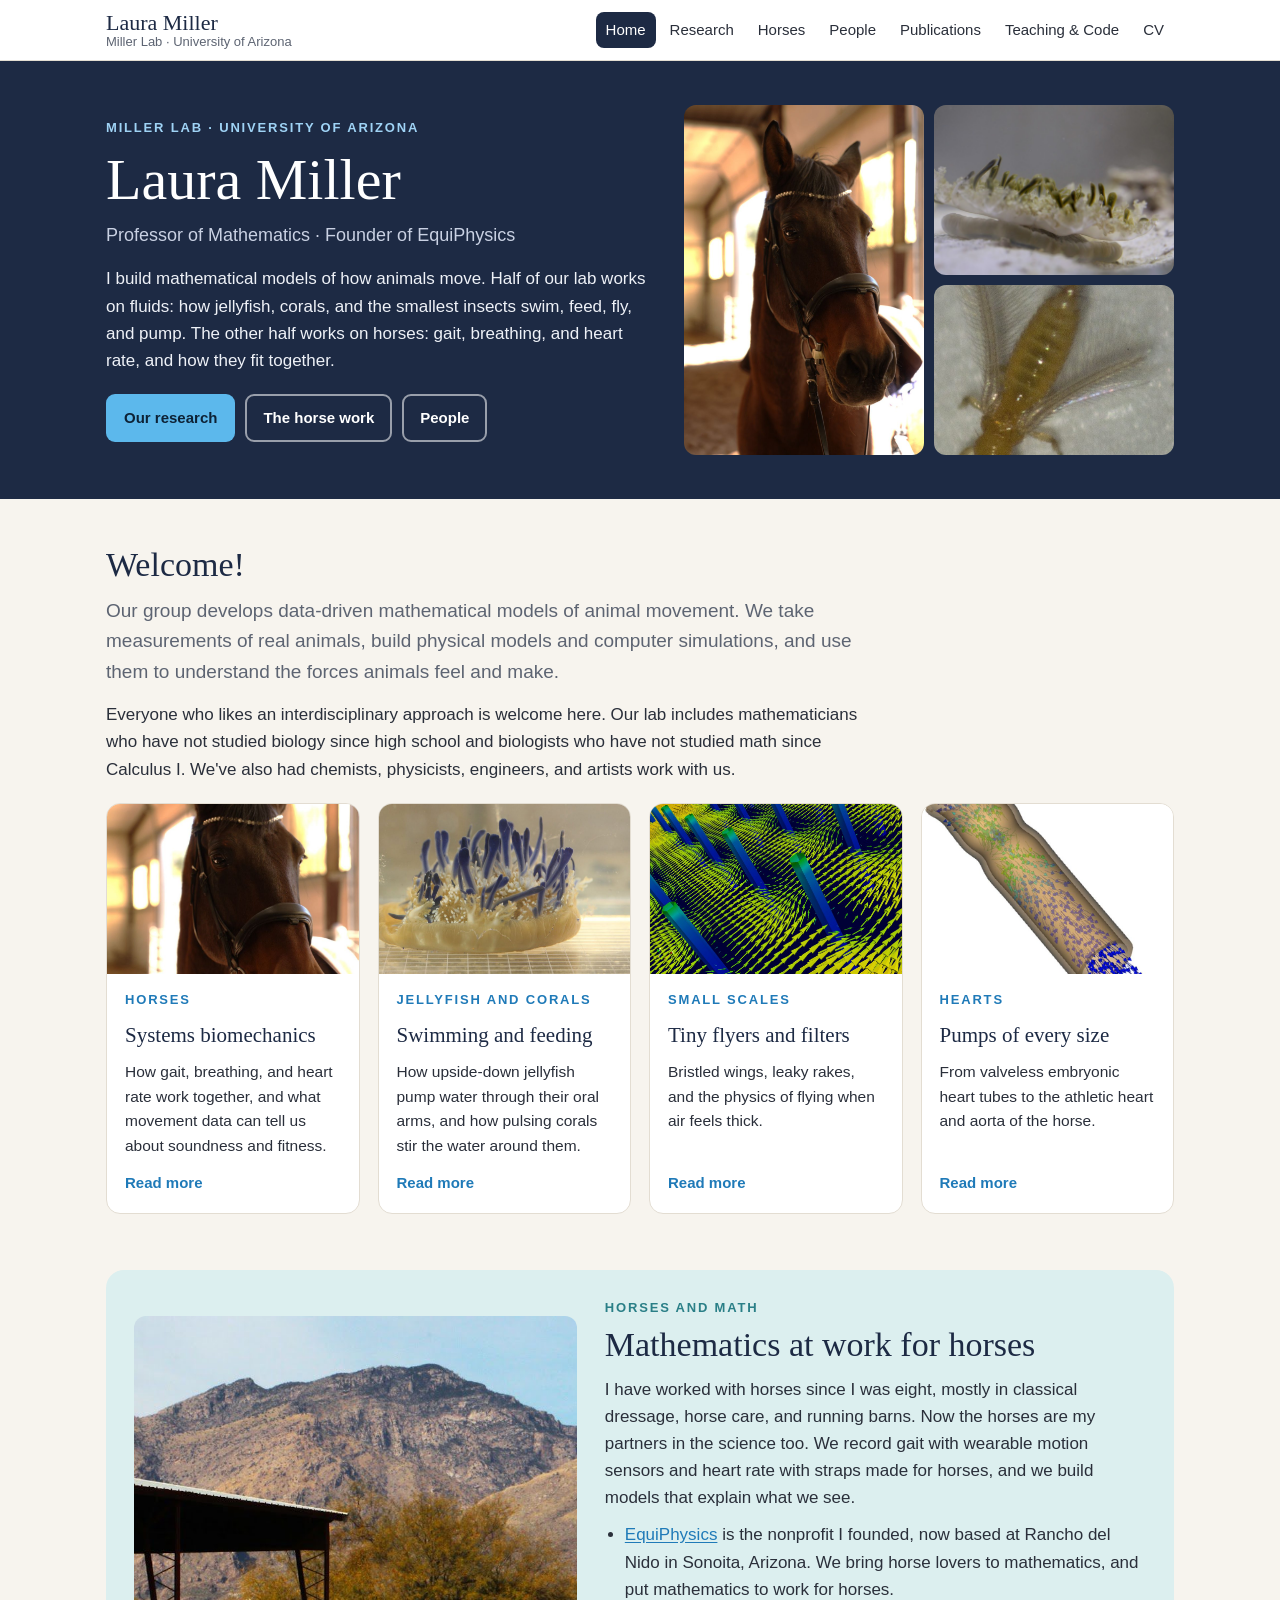
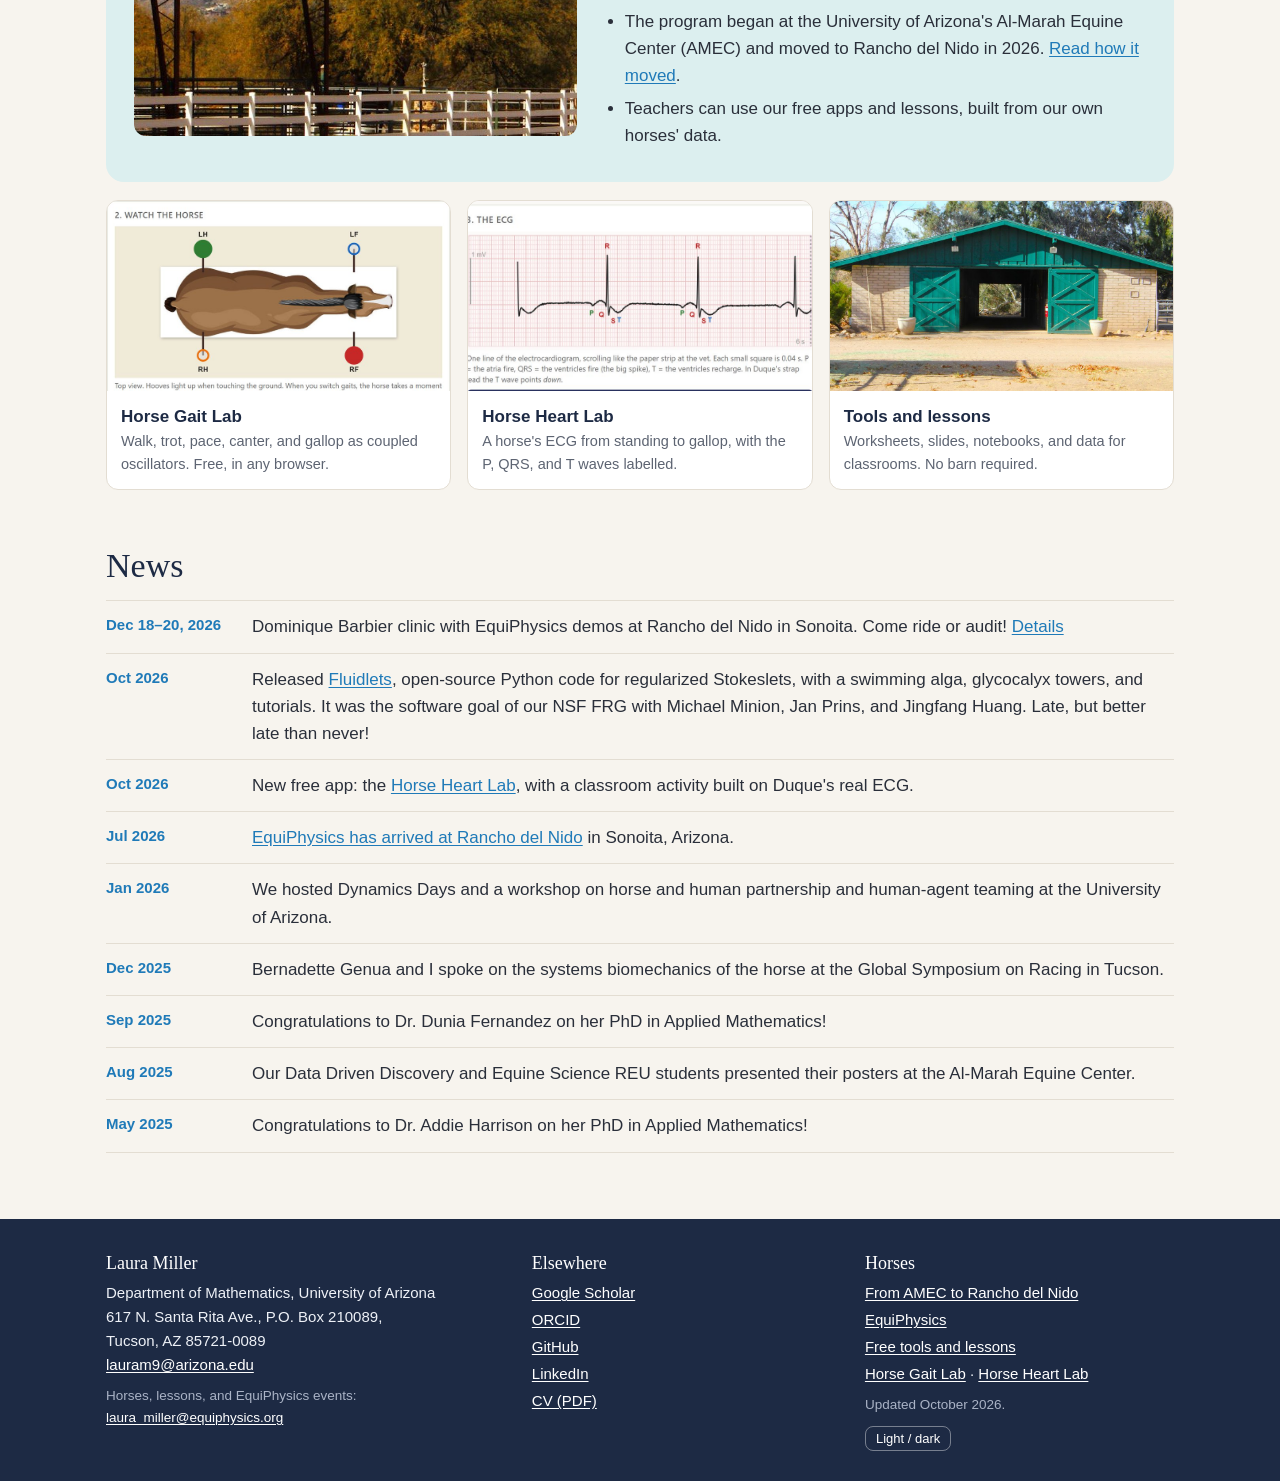
==== index.html @ 586654c1 "Add Fluidlets: code card, news item, research note Fluidlets, the regularized Stokeslet package from" ====
<!doctype html>
<html lang="en">
<head>
<meta charset="utf-8">
<meta name="viewport" content="width=device-width, initial-scale=1">
<title>Laura Miller, Mathematical Biologist | University of Arizona</title>
<meta name="description" content="Laura Miller, mathematical biologist and Professor of Mathematics at the University of Arizona, models how jellyfish, tiny insects, and horses move.">
<meta property="og:title" content="Laura Miller, Mathematical Biologist | University of Arizona">
<meta property="og:description" content="Laura Miller, mathematical biologist and Professor of Mathematics at the University of Arizona, models how jellyfish, tiny insects, and horses move.">
<meta property="og:image" content="https://fairyflies9.github.io/img/share.jpg">
<meta property="og:image:width" content="1200">
<meta property="og:image:height" content="630">
<meta property="og:image:alt" content="Laura Miller, mathematical biologist, University of Arizona. Photos of Duque, a bay horse, an upside-down jellyfish, and a thrips.">
<meta property="og:type" content="website">
<meta property="og:site_name" content="Laura Miller, Mathematical Biologist">
<meta name="twitter:card" content="summary_large_image">
<meta property="og:url" content="https://fairyflies9.github.io/">
<link rel="icon" href="data:image/svg+xml,%3Csvg xmlns='http://www.w3.org/2000/svg' viewBox='0 0 64 64'%3E%3Crect width='64' height='64' rx='14' fill='%231d2a44'/%3E%3Ctext x='32' y='43' font-family='Georgia,serif' font-size='30' text-anchor='middle' fill='%239fd3f5'%3ELM%3C/text%3E%3C/svg%3E">
<link rel="canonical" href="https://fairyflies9.github.io/">
<link rel="stylesheet" href="style.css">
<script>try{var t=localStorage.getItem('theme');if(t)document.documentElement.setAttribute('data-theme',t);var q=new URLSearchParams(location.search),a=q.get('accent'),m=q.get('theme');if(a)document.documentElement.setAttribute('data-accent',a);if(m)document.documentElement.setAttribute('data-theme',m)}catch(e){}</script>
</head>
<body>
<a class="skip" href="#main">Skip to content</a>
<header class="site-head"><div class="wrap">
  <a class="brand" href="index.html"><b>Laura Miller</b><span>Miller Lab · University of Arizona</span></a>
  <nav class="main" aria-label="Main"><a href="index.html" aria-current="page">Home</a><a href="research.html">Research</a><a href="horses.html">Horses</a><a href="people.html">People</a><a href="publications.html">Publications</a><a href="teaching.html">Teaching &amp; Code</a><a href="cv/Laura_Miller_CV.pdf">CV</a></nav>
</div></header>
<main id="main">
<script type="application/ld+json">
{
  "@context": "https://schema.org",
  "@type": "Person",
  "name": "Laura Miller",
  "jobTitle": "Professor of Mathematics",
  "affiliation": {"@type": "CollegeOrUniversity", "name": "University of Arizona"},
  "url": "https://fairyflies9.github.io/",
  "knowsAbout": ["Equine biomechanics", "Biological fluid dynamics", "Mathematical biology", "Immersed boundary method", "Jellyfish", "Insect flight"],
  "alternateName": "Laura A. Miller",
  "sameAs": ["https://scholar.google.com/citations?user=zrKC-PcAAAAJ", "https://www.linkedin.com/in/laura-miller-equiphysics/", "https://github.com/fairyflies9", "https://profiles.arizona.edu/person/lauram9", "https://www.equiphysics.org", "https://orcid.org/0000-0003-3707-9798", "https://www.wikidata.org/wiki/Q99472148", "https://en.wikipedia.org/wiki/Laura_Miller_(mathematical_biologist)"]
}
</script>
<div class="hero">
  <div class="wrap grid">
    <div>
      <div class="kicker hero-kicker">Miller Lab · University of Arizona</div>
      <h1>Laura Miller</h1>
      <p class="sub">Professor of Mathematics · Founder of EquiPhysics</p>
      <p>I build mathematical models of how animals move. Half of our lab works on fluids: how jellyfish, corals, and the smallest insects swim, feed, fly, and pump. The other half works on horses: gait, breathing, and heart rate, and how they fit together.</p>
      <div class="btns">
        <a class="btn solid" href="research.html">Our research</a>
        <a class="btn ghost" href="horses.html">The horse work</a>
        <a class="btn ghost" href="people.html">People</a>
      </div>
    </div>
    <div class="mosaic">
      <img class="tall" src="img/duque.jpg" alt="Duque, a bay horse in a bridle, standing in the barn aisle">
      <img src="img/cassiopea.jpg" alt="An upside-down jellyfish, Cassiopea, resting on the sand">
      <img src="img/thrips.jpg" alt="A thrips, one of the smallest flying insects, with bristled wings">
    </div>
  </div>
</div>

<section><div class="wrap">
  <h2>Welcome!</h2>
  <p class="lead">Our group develops data-driven mathematical models of animal movement. We take measurements of real animals, build physical models and computer simulations, and use them to understand the forces animals feel and make.</p>
  <p style="margin-top:14px;max-width:760px">Everyone who likes an interdisciplinary approach is welcome here. Our lab includes mathematicians who have not studied biology since high school and biologists who have not studied math since Calculus I. We've also had chemists, physicists, engineers, and artists work with us.</p>
  <div class="cards">
    <a class="card" href="horses.html"><img src="img/horse-barn.jpg" alt="A bay horse in the barn" style="object-position:center 30%"><div class="body"><div class="kicker">Horses</div><h3>Systems biomechanics</h3><p>How gait, breathing, and heart rate work together, and what movement data can tell us about soundness and fitness.</p><span class="more">Read more</span></div></a>
    <a class="card" href="research.html#jellyfish"><img src="img/cassiopea-arms.jpg" alt="Cassiopea jellyfish with blue oral arms"><div class="body"><div class="kicker">Jellyfish and corals</div><h3>Swimming and feeding</h3><p>How upside-down jellyfish pump water through their oral arms, and how pulsing corals stir the water around them.</p><span class="more">Read more</span></div></a>
    <a class="card" href="research.html#insects"><img src="img/bristle-flow.jpg" alt="Simulated flow through a row of bristles"><div class="body"><div class="kicker">Small scales</div><h3>Tiny flyers and filters</h3><p>Bristled wings, leaky rakes, and the physics of flying when air feels thick.</p><span class="more">Read more</span></div></a>
    <a class="card" href="research.html#hearts"><img src="img/tube-heart.jpg" alt="Simulation of blood cells moving through a tubular heart"><div class="body"><div class="kicker">Hearts</div><h3>Pumps of every size</h3><p>From valveless embryonic heart tubes to the athletic heart and aorta of the horse.</p><span class="more">Read more</span></div></a>
  </div>
</div></section>

<section><div class="wrap">
  <div class="band">
    <img src="img/al-marah.jpg" alt="Horse shelters and paddocks with mountains behind" style="height:100%;min-height:260px">
    <div>
      <div class="kicker" style="color:var(--teal)">Horses and math</div>
      <h2>Mathematics at work for horses</h2>
      <p>I have worked with horses since I was eight, mostly in classical dressage, horse care, and running barns. Now the horses are my partners in the science too. We record gait with wearable motion sensors and heart rate with straps made for horses, and we build models that explain what we see.</p>
      <ul>
        <li><a href="https://www.equiphysics.org">EquiPhysics</a> is the nonprofit I founded, now based at Rancho del Nido in Sonoita, Arizona. We bring horse lovers to mathematics, and put mathematics to work for horses.</li>
        <li>The program began at the University of Arizona's Al-Marah Equine Center (AMEC) and moved to Rancho del Nido in 2026. <a href="horses.html">Read how it moved</a>.</li>
        <li>Teachers can use our free apps and lessons, built from our own horses' data.</li>
      </ul>
    </div>
  </div>
  <div class="apps">
    <a class="app" href="https://equiphysics.github.io/web-apps/"><img src="img/app-gait.jpg" alt="Screenshot of the Horse Gait Lab app showing a horse seen from above"><div><b>Horse Gait Lab</b><span>Walk, trot, pace, canter, and gallop as coupled oscillators. Free, in any browser.</span></div></a>
    <a class="app" href="https://equiphysics.github.io/web-apps/heart/"><img src="img/app-heart.jpg" alt="Screenshot of the Horse Heart Lab app showing a horse ECG"><div><b>Horse Heart Lab</b><span>A horse's ECG from standing to gallop, with the P, QRS, and T waves labelled.</span></div></a>
    <a class="app" href="https://equiphysics.github.io/"><img src="img/barn.jpg" alt="A green-doored barn" style="object-position:center"><div><b>Tools and lessons</b><span>Worksheets, slides, notebooks, and data for classrooms. No barn required.</span></div></a>
  </div>
</div></section>

<section><div class="wrap">
  <h2>News</h2>
  <ul class="news">
    <li><time>Dec 18–20, 2026</time><div>Dominique Barbier clinic with EquiPhysics demos at Rancho del Nido in Sonoita. Come ride or audit! <a href="https://www.equiphysics.org/barbier-clinic-dec-2026">Details</a></div></li>
    <li><time>Oct 2026</time><div>Released <a href="https://github.com/fairyflies9/fluidlets">Fluidlets</a>, open-source Python code for regularized Stokeslets, with a swimming alga, glycocalyx towers, and tutorials. It was the software goal of our NSF FRG with Michael Minion, Jan Prins, and Jingfang Huang. Late, but better late than never!</div></li>
    <li><time>Oct 2026</time><div>New free app: the <a href="https://equiphysics.github.io/web-apps/heart/">Horse Heart Lab</a>, with a classroom activity built on Duque's real ECG.</div></li>
    <li><time>Jul 2026</time><div><a href="https://www.equiphysics.org/blog">EquiPhysics has arrived at Rancho del Nido</a> in Sonoita, Arizona.</div></li>
    <li><time>Jan 2026</time><div>We hosted Dynamics Days and a workshop on horse and human partnership and human-agent teaming at the University of Arizona.</div></li>
    <li><time>Dec 2025</time><div>Bernadette Genua and I spoke on the systems biomechanics of the horse at the Global Symposium on Racing in Tucson.</div></li>
    <li><time>Sep 2025</time><div>Congratulations to Dr. Dunia Fernandez on her PhD in Applied Mathematics!</div></li>
    <li><time>Aug 2025</time><div>Our Data Driven Discovery and Equine Science REU students presented their posters at the Al-Marah Equine Center.</div></li>
    <li><time>May 2025</time><div>Congratulations to Dr. Addie Harrison on her PhD in Applied Mathematics!</div></li>
  </ul>
</div></section>

</main>
<footer><div class="wrap">
  <div>
    <b>Laura Miller</b>
    Department of Mathematics, University of Arizona<br>
    617 N. Santa Rita Ave., P.O. Box 210089, <span class="nowrap">Tucson, AZ 85721-0089</span><br>
    <a href="mailto:lauram9@arizona.edu">lauram9@arizona.edu</a>
    <div class="small">Horses, lessons, and EquiPhysics events: <a href="mailto:laura_miller@equiphysics.org">laura_miller@equiphysics.org</a></div>
  </div>
  <div>
    <b>Elsewhere</b>
    <ul>
      <li><a href="https://scholar.google.com/citations?user=zrKC-PcAAAAJ&amp;hl=en">Google Scholar</a></li>
      <li><a href="https://orcid.org/0000-0003-3707-9798">ORCID</a></li>
      <li><a href="https://github.com/fairyflies9">GitHub</a></li>
      <li><a href="https://www.linkedin.com/in/laura-miller-equiphysics/">LinkedIn</a></li>
      <li><a href="cv/Laura_Miller_CV.pdf">CV (PDF)</a></li>
    </ul>
  </div>
  <div>
    <b>Horses</b>
    <ul>
      <li><a href="horses.html">From AMEC to Rancho del Nido</a></li>
      <li><a href="https://www.equiphysics.org">EquiPhysics</a></li>
      <li><a href="https://equiphysics.github.io/">Free tools and lessons</a></li>
      <li><a href="https://equiphysics.github.io/web-apps/">Horse Gait Lab</a> · <a href="https://equiphysics.github.io/web-apps/heart/">Horse Heart Lab</a></li>
    </ul>
    <div class="small">Updated October 2026.</div>
    <button class="theme-btn" type="button" id="themeBtn">Light / dark</button>
  </div>
</div></footer>
<script>
(function(){var b=document.getElementById('themeBtn');if(!b)return;b.addEventListener('click',function(){
var r=document.documentElement,cur=r.getAttribute('data-theme');
if(!cur){cur=window.matchMedia('(prefers-color-scheme: dark)').matches?'dark':'light'}
var next=cur==='dark'?'light':'dark';r.setAttribute('data-theme',next);try{localStorage.setItem('theme',next)}catch(e){}});})();
</script>
</body>
</html>
---- style.css ----
:root{
  --bg:#f7f4ee; --card:#ffffff; --ink:#1d2a44; --text:#2a2f3a; --muted:#5d6472; --line:#e3ddd2;
  --accent:#1f7ab8; --accent-fill:#5cb8ec; --accent-soft:#e1f1fb; --on-accent:#0d2236; --hero-kicker:#9fd3f5; --teal:#2a7f87; --teal-soft:#dcefef; --hero:#1d2a44; --hero-text:#eef1f7;
  --serif:Georgia,"Iowan Old Style","Palatino Linotype",serif;
  --sans:"Segoe UI",-apple-system,BlinkMacSystemFont,"Helvetica Neue",Arial,sans-serif;
  color-scheme:light;
}
@media (prefers-color-scheme:dark){:root:not([data-theme="light"]){
  --bg:#14171d; --card:#1c2029; --ink:#e9ecf3; --text:#d6d9e0; --muted:#9aa1ae; --line:#2c3240;
  --accent:#7cc8f2; --accent-fill:#7cc8f2; --accent-soft:#1b2d3b; --on-accent:#0f1a24; --hero-kicker:#9fd3f5; --teal:#6cc3c9; --teal-soft:#1f3436; --hero:#0f131a; --hero-text:#e9ecf3; color-scheme:dark;}}
:root[data-theme="dark"]{
  --bg:#14171d; --card:#1c2029; --ink:#e9ecf3; --text:#d6d9e0; --muted:#9aa1ae; --line:#2c3240;
  --accent:#7cc8f2; --accent-fill:#7cc8f2; --accent-soft:#1b2d3b; --on-accent:#0f1a24; --hero-kicker:#9fd3f5; --teal:#6cc3c9; --teal-soft:#1f3436; --hero:#0f131a; --hero-text:#e9ecf3; color-scheme:dark;}
/* pink accent: <html data-accent="pink"> or ?accent=pink */
:root[data-accent="pink"]{--accent:#c2457e; --accent-fill:#f39cc4; --accent-soft:#fbe4ee; --on-accent:#3a0f22; --hero-kicker:#f6b3cf;}
@media (prefers-color-scheme:dark){:root[data-accent="pink"]:not([data-theme="light"]){--accent:#f29cc0; --accent-fill:#f29cc0; --accent-soft:#3a2230; --on-accent:#2a0f1c;}}
:root[data-theme="dark"][data-accent="pink"]{--accent:#f29cc0; --accent-fill:#f29cc0; --accent-soft:#3a2230; --on-accent:#2a0f1c;}
.kicker.hero-kicker{color:var(--hero-kicker)}
.nowrap{white-space:nowrap}
*{box-sizing:border-box;margin:0;padding:0}
html{scroll-behavior:smooth}
html,body{max-width:100%;overflow-x:hidden}
body{background:var(--bg);color:var(--text);font-family:var(--sans);font-size:17px;line-height:1.6}
img{max-width:100%;display:block}
a{color:var(--accent);text-underline-offset:2px}
a:hover{text-decoration-thickness:2px}
.wrap{max-width:1100px;margin:0 auto;padding:0 16px}
h1,h2,h3{font-family:var(--serif);font-weight:400;color:var(--ink);line-height:1.2}
h2{font-size:clamp(26px,4vw,34px);margin-bottom:10px}
h3{font-size:21px;margin-bottom:6px}
p+p{margin-top:12px}
.lead{font-size:19px;color:var(--muted);max-width:760px}
.kicker{font-size:13px;letter-spacing:.14em;text-transform:uppercase;color:var(--accent);font-weight:700;margin-bottom:6px}
.skip{position:absolute;left:-9999px}
.skip:focus{left:8px;top:8px;background:var(--card);padding:6px 10px;z-index:50}

/* header */
.site-head{background:var(--card);border-bottom:1px solid var(--line);position:sticky;top:0;z-index:10}
.site-head .wrap{display:flex;align-items:center;justify-content:space-between;gap:12px;flex-wrap:wrap;padding-top:10px;padding-bottom:10px}
.brand{text-decoration:none;color:var(--ink);display:flex;flex-direction:column;line-height:1.15}
.brand b{font-family:var(--serif);font-weight:400;font-size:22px}
.brand span{font-size:13px;color:var(--muted)}
nav.main{display:flex;gap:4px;flex-wrap:wrap}
nav.main a{text-decoration:none;color:var(--text);padding:6px 10px;border-radius:8px;font-size:15px}
nav.main a:hover{background:var(--accent-soft)}
nav.main a[aria-current="page"]{background:var(--ink);color:var(--card)}

/* hero */
.hero{background:var(--hero);color:var(--hero-text);padding:44px 0}
.hero .grid{display:grid;grid-template-columns:1.05fr .95fr;gap:36px;align-items:center}
.hero h1{color:#fff;font-size:clamp(38px,6vw,58px)}
.hero .sub{color:#c9d1e3;font-size:18px;margin:6px 0 16px}
.hero p{color:var(--hero-text)}
.page-hero{background:var(--hero);color:var(--hero-text);padding:36px 0 30px}
.page-hero h1{color:#fff;font-size:clamp(32px,5vw,46px)}
.page-hero p{color:#c9d1e3;max-width:760px;margin-top:8px;font-size:18px}
.mosaic{display:grid;grid-template-columns:1fr 1fr;grid-template-rows:170px 170px;gap:10px}
.mosaic img{width:100%;height:100%;object-fit:cover;border-radius:12px}
.mosaic .tall{grid-row:span 2}
.btns{display:flex;flex-wrap:wrap;gap:10px;margin-top:20px}
.btn{display:inline-block;padding:10px 16px;border-radius:9px;text-decoration:none;font-weight:600;font-size:15px;border:2px solid transparent}
.btn.solid{background:var(--accent-fill);color:var(--on-accent)}
.btn.ghost{border-color:rgba(255,255,255,.55);color:#fff}
.btn.line{border-color:var(--line);color:var(--ink);background:var(--card)}
.btn:hover{filter:brightness(1.07)}

/* sections */
section{padding:46px 0 10px}
.cards{display:grid;grid-template-columns:repeat(auto-fit,minmax(240px,1fr));gap:18px;margin-top:20px}
.card{background:var(--card);border:1px solid var(--line);border-radius:14px;overflow:hidden;display:flex;flex-direction:column;min-width:0;text-decoration:none;color:var(--text)}
.card img{width:100%;height:170px;object-fit:cover}
.card .body{padding:16px 18px 18px;display:flex;flex-direction:column;gap:6px;flex:1}
.card .body p{font-size:15.5px}
.card .more{margin-top:auto;padding-top:6px;font-weight:600;font-size:15px;color:var(--accent)}
.card:hover{border-color:var(--accent)}
.band{background:var(--teal-soft);border-radius:18px;padding:28px;display:grid;grid-template-columns:.9fr 1.1fr;gap:28px;align-items:center}
.band img{border-radius:12px;width:100%;height:100%;max-height:420px;object-fit:cover}
.band ul{margin:10px 0 0 20px}
.band li{margin:5px 0}
.apps{display:grid;grid-template-columns:repeat(auto-fit,minmax(260px,1fr));gap:16px;margin-top:18px}
.app{background:var(--card);border:1px solid var(--line);border-radius:12px;overflow:hidden;text-decoration:none;color:var(--text);display:block}
.app img{width:100%;height:190px;object-fit:cover;object-position:top}
.app div{padding:12px 14px}
.app b{color:var(--ink);font-size:17px}
.app span{display:block;font-size:14.5px;color:var(--muted)}
.app:hover{border-color:var(--accent)}
ul.news{list-style:none;margin-top:14px;border-top:1px solid var(--line)}
ul.news li{display:grid;grid-template-columns:130px 1fr;gap:16px;padding:12px 0;border-bottom:1px solid var(--line)}
ul.news time{color:var(--accent);font-weight:600;font-size:15px}

/* research */
.jump{display:flex;flex-wrap:wrap;gap:8px;margin-top:16px}
.jump a{font-size:14.5px;padding:6px 12px;border-radius:999px;border:1px solid rgba(255,255,255,.45);color:#fff;text-decoration:none}
.topic{display:grid;grid-template-columns:1.15fr .85fr;gap:30px;align-items:start;padding:40px 0;border-bottom:1px solid var(--line);scroll-margin-top:80px}
.topic.flip .pics{order:-1}
.topic ul{margin:10px 0 0 20px}
.topic li{margin:5px 0}
.pics{display:grid;gap:10px}
.pics img{border-radius:12px;width:100%;object-fit:cover}
.pics .pair{display:grid;grid-template-columns:1fr 1fr;gap:10px}
.pics .pair img{height:160px}
.pics figcaption{font-size:13.5px;color:var(--muted)}
.tags{display:flex;flex-wrap:wrap;gap:6px;margin-top:14px}
.tags a,.tags span{font-size:13.5px;padding:4px 10px;border-radius:999px;background:var(--accent-soft);color:var(--ink);text-decoration:none}
.tags a:hover{background:var(--accent-fill);color:var(--on-accent)}
.note{font-size:15px;color:var(--muted);margin-top:10px}

/* people */
.people{display:grid;grid-template-columns:repeat(auto-fill,minmax(310px,1fr));gap:18px;margin-top:18px}
.person{background:var(--card);border:1px solid var(--line);border-radius:14px;padding:16px;display:grid;grid-template-columns:88px 1fr;gap:14px;align-items:start;min-width:0}
.person img,.avatar{width:88px;height:88px;border-radius:50%;object-fit:cover}
.avatar{display:flex;align-items:center;justify-content:center;background:var(--teal-soft);color:var(--teal);font-family:var(--serif);font-size:30px}
.person h3{font-size:19px;margin-bottom:2px}
.person .role{font-size:14px;color:var(--accent);font-weight:600;margin-bottom:6px;line-height:1.35}
.person p{font-size:15px}
.pi{display:grid;grid-template-columns:220px 1fr;gap:28px;align-items:start;background:var(--card);border:1px solid var(--line);border-radius:16px;padding:24px}
.pi img{width:220px;height:220px;border-radius:14px;object-fit:cover}
.pi .role{color:var(--accent);font-weight:600;font-size:15px;margin:2px 0 12px;line-height:1.4}
.alumni{display:grid;grid-template-columns:repeat(auto-fill,minmax(260px,1fr));gap:12px;margin-top:16px}
.alum{display:grid;grid-template-columns:56px 1fr;gap:12px;align-items:center;background:var(--card);border:1px solid var(--line);border-radius:12px;padding:10px 12px;min-width:0}
.alum img,.alum .avatar{width:56px;height:56px;font-size:20px;border-radius:50%;object-fit:cover}
.alum b{color:var(--ink);font-size:15.5px}
.alum span{display:block;font-size:13.5px;color:var(--muted);line-height:1.35}

/* publications */
.pubyear{font-family:var(--serif);font-size:24px;color:var(--ink);margin:26px 0 8px;padding-bottom:4px;border-bottom:1px solid var(--line)}
ol.pubs{list-style:none}
ol.pubs li{padding:6px 0 6px 14px;border-left:3px solid var(--line);margin:6px 0;font-size:15.5px;overflow-wrap:anywhere}
ol.pubs li:hover{border-left-color:var(--accent)}
.legend{font-size:14.5px;color:var(--muted);margin-top:8px}
.filter{margin-top:14px;padding:10px 14px;border:1px solid var(--line);border-radius:10px;width:100%;max-width:440px;font-size:16px;background:var(--card);color:var(--text)}
.count{font-size:14px;color:var(--muted);margin-top:6px}

/* teaching */
.two{display:grid;grid-template-columns:1fr 1fr;gap:22px;margin-top:16px}
.box{background:var(--card);border:1px solid var(--line);border-radius:14px;padding:20px;min-width:0}
.box ul{margin:8px 0 0 20px}
.box li{margin:6px 0;font-size:15.5px}
table.courses{width:100%;border-collapse:collapse;margin-top:10px;font-size:15.5px}
table.courses td{padding:8px 6px;border-bottom:1px solid var(--line);vertical-align:top}
table.courses td:first-child{white-space:nowrap;color:var(--accent);font-weight:600;width:1%}

/* footer */
footer{margin-top:56px;background:var(--hero);color:var(--hero-text);padding:30px 0;font-size:15px}
footer .wrap{display:grid;grid-template-columns:1.3fr 1fr 1fr;gap:24px}
footer a{color:#fff}
footer b{color:#fff;font-family:var(--serif);font-weight:400;font-size:18px;display:block;margin-bottom:4px}
footer ul{list-style:none}
footer li{margin:3px 0}
footer .small{color:#aab3c6;font-size:13.5px;margin-top:8px}
.theme-btn{background:none;border:1px solid rgba(255,255,255,.4);color:#fff;border-radius:8px;padding:4px 10px;cursor:pointer;font-size:13px;margin-top:10px}

@media (max-width:860px){
  .hero .grid,.band,.topic,.two,.pi{grid-template-columns:1fr}
  .topic.flip .pics{order:0}
  .pi img{width:160px;height:160px}
  footer .wrap{grid-template-columns:1fr}
  .mosaic{grid-template-rows:140px 140px}
}
@media (max-width:520px){
  body{font-size:16px}
  ul.news li{grid-template-columns:1fr;gap:2px}
  .person{grid-template-columns:64px 1fr}
  .person img,.person .avatar{width:64px;height:64px;font-size:24px}
  .people{grid-template-columns:1fr}
  .site-head .wrap{flex-direction:column;align-items:flex-start;gap:6px}
  nav.main{gap:2px}
  nav.main a{padding:5px 8px;font-size:14.5px}
  .band{padding:18px}
  .pics .pair img{height:120px}
}
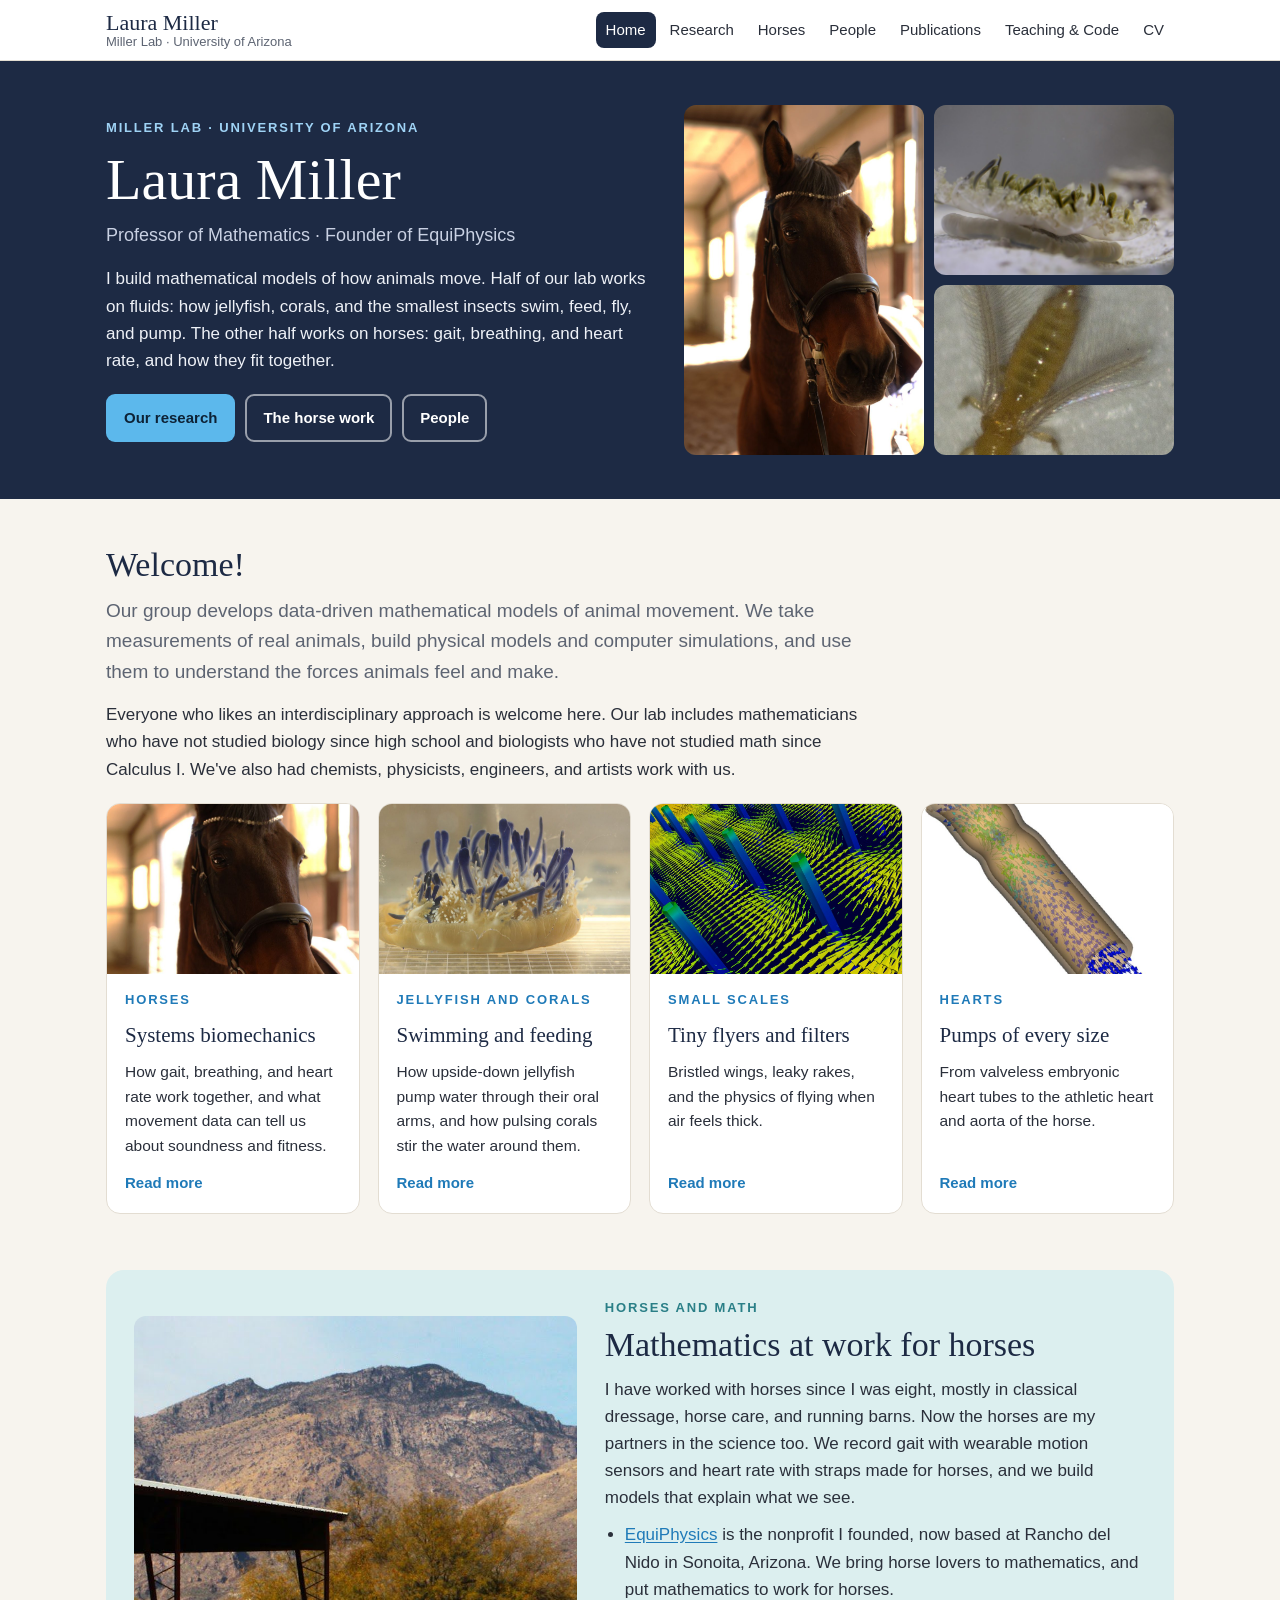
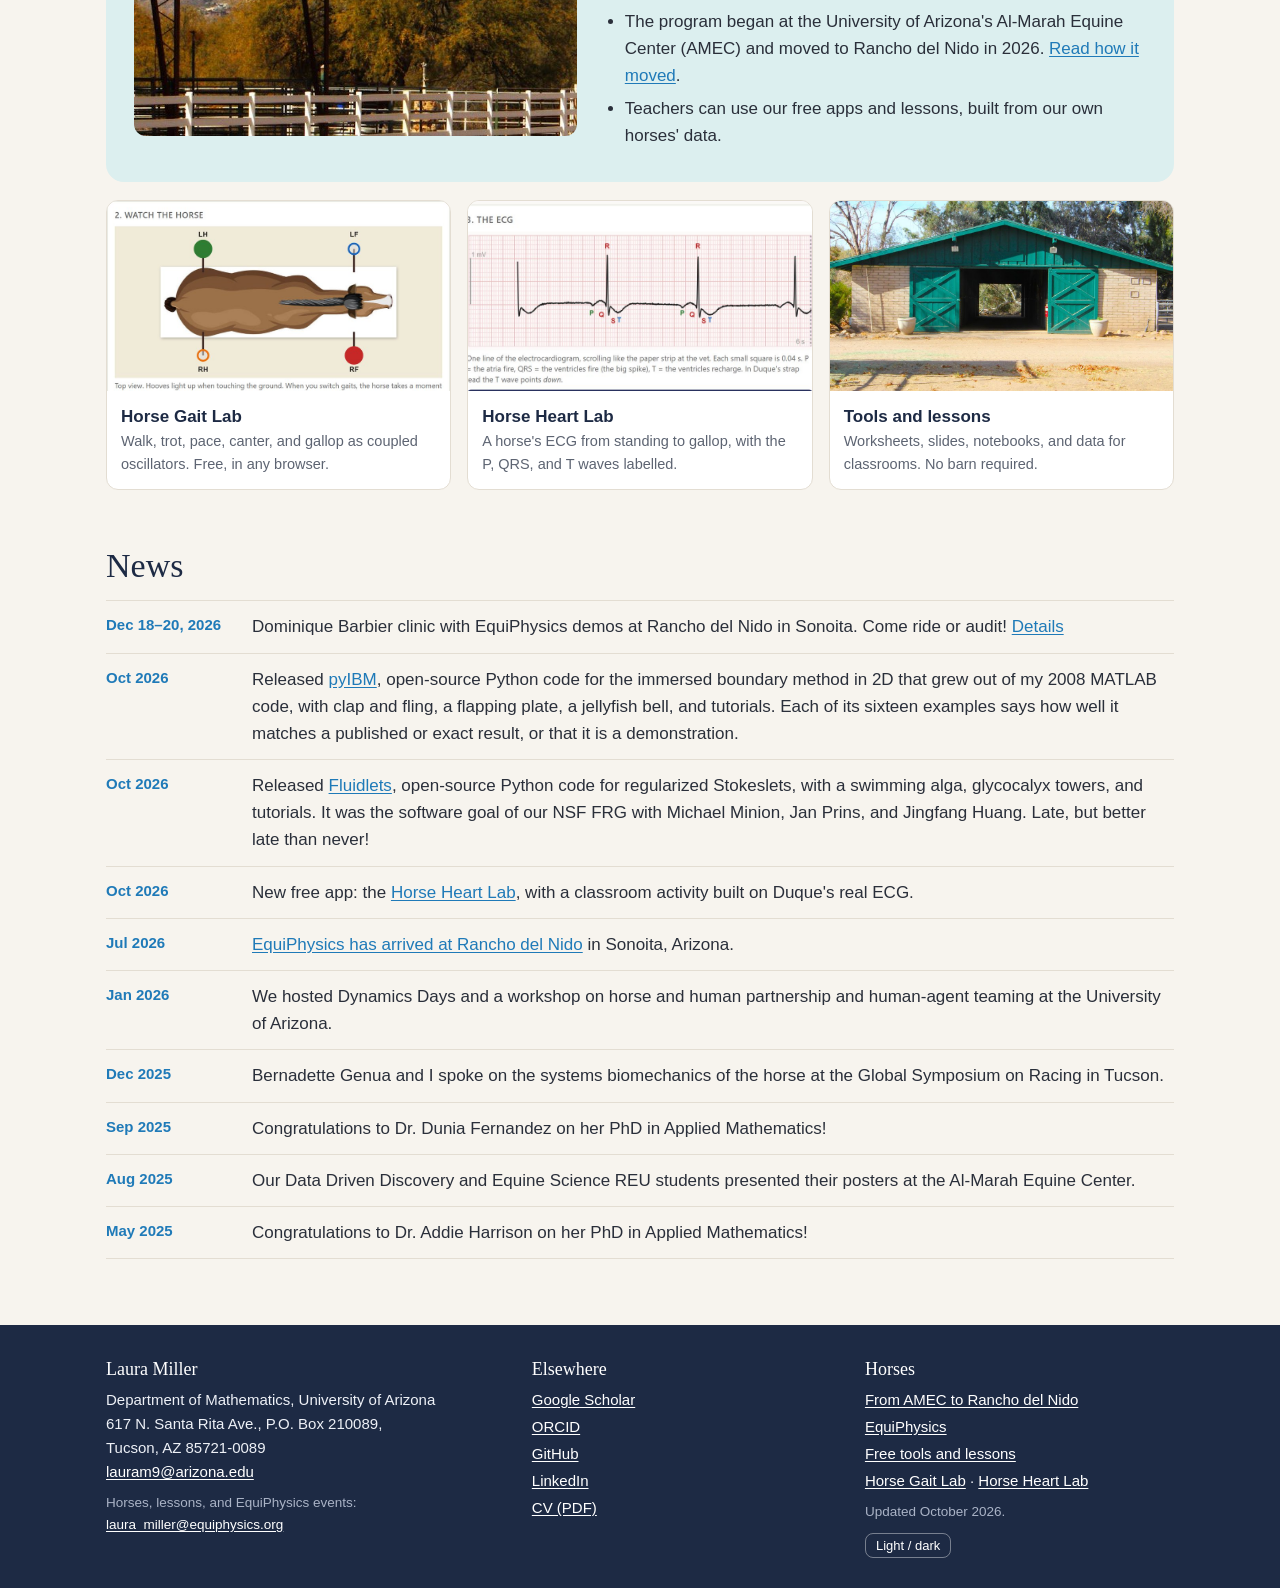
==== commit ffcf6916: "Add pyIBM: code card, page, news item; pictures for every repository card - New pyibm.html page for " ====
--- a/index.html
+++ b/index.html
@@ -98,7 +98,8 @@
   <h2>News</h2>
   <ul class="news">
     <li><time>Dec 18–20, 2026</time><div>Dominique Barbier clinic with EquiPhysics demos at Rancho del Nido in Sonoita. Come ride or audit! <a href="https://www.equiphysics.org/barbier-clinic-dec-2026">Details</a></div></li>
-    <li><time>Oct 2026</time><div>Released <a href="https://github.com/fairyflies9/fluidlets">Fluidlets</a>, open-source Python code for regularized Stokeslets, with a swimming alga, glycocalyx towers, and tutorials. It was the software goal of our NSF FRG with Michael Minion, Jan Prins, and Jingfang Huang. Late, but better late than never!</div></li>
+    <li><time>Oct 2026</time><div>Released <a href="pyibm.html">pyIBM</a>, open-source Python code for the immersed boundary method in 2D that grew out of my 2008 MATLAB code, with clap and fling, a flapping plate, a jellyfish bell, and tutorials. Each of its sixteen examples says how well it matches a published or exact result, or that it is a demonstration.</div></li>
+    <li><time>Oct 2026</time><div>Released <a href="fluidlets.html">Fluidlets</a>, open-source Python code for regularized Stokeslets, with a swimming alga, glycocalyx towers, and tutorials. It was the software goal of our NSF FRG with Michael Minion, Jan Prins, and Jingfang Huang. Late, but better late than never!</div></li>
     <li><time>Oct 2026</time><div>New free app: the <a href="https://equiphysics.github.io/web-apps/heart/">Horse Heart Lab</a>, with a classroom activity built on Duque's real ECG.</div></li>
     <li><time>Jul 2026</time><div><a href="https://www.equiphysics.org/blog">EquiPhysics has arrived at Rancho del Nido</a> in Sonoita, Arizona.</div></li>
     <li><time>Jan 2026</time><div>We hosted Dynamics Days and a workshop on horse and human partnership and human-agent teaming at the University of Arizona.</div></li>
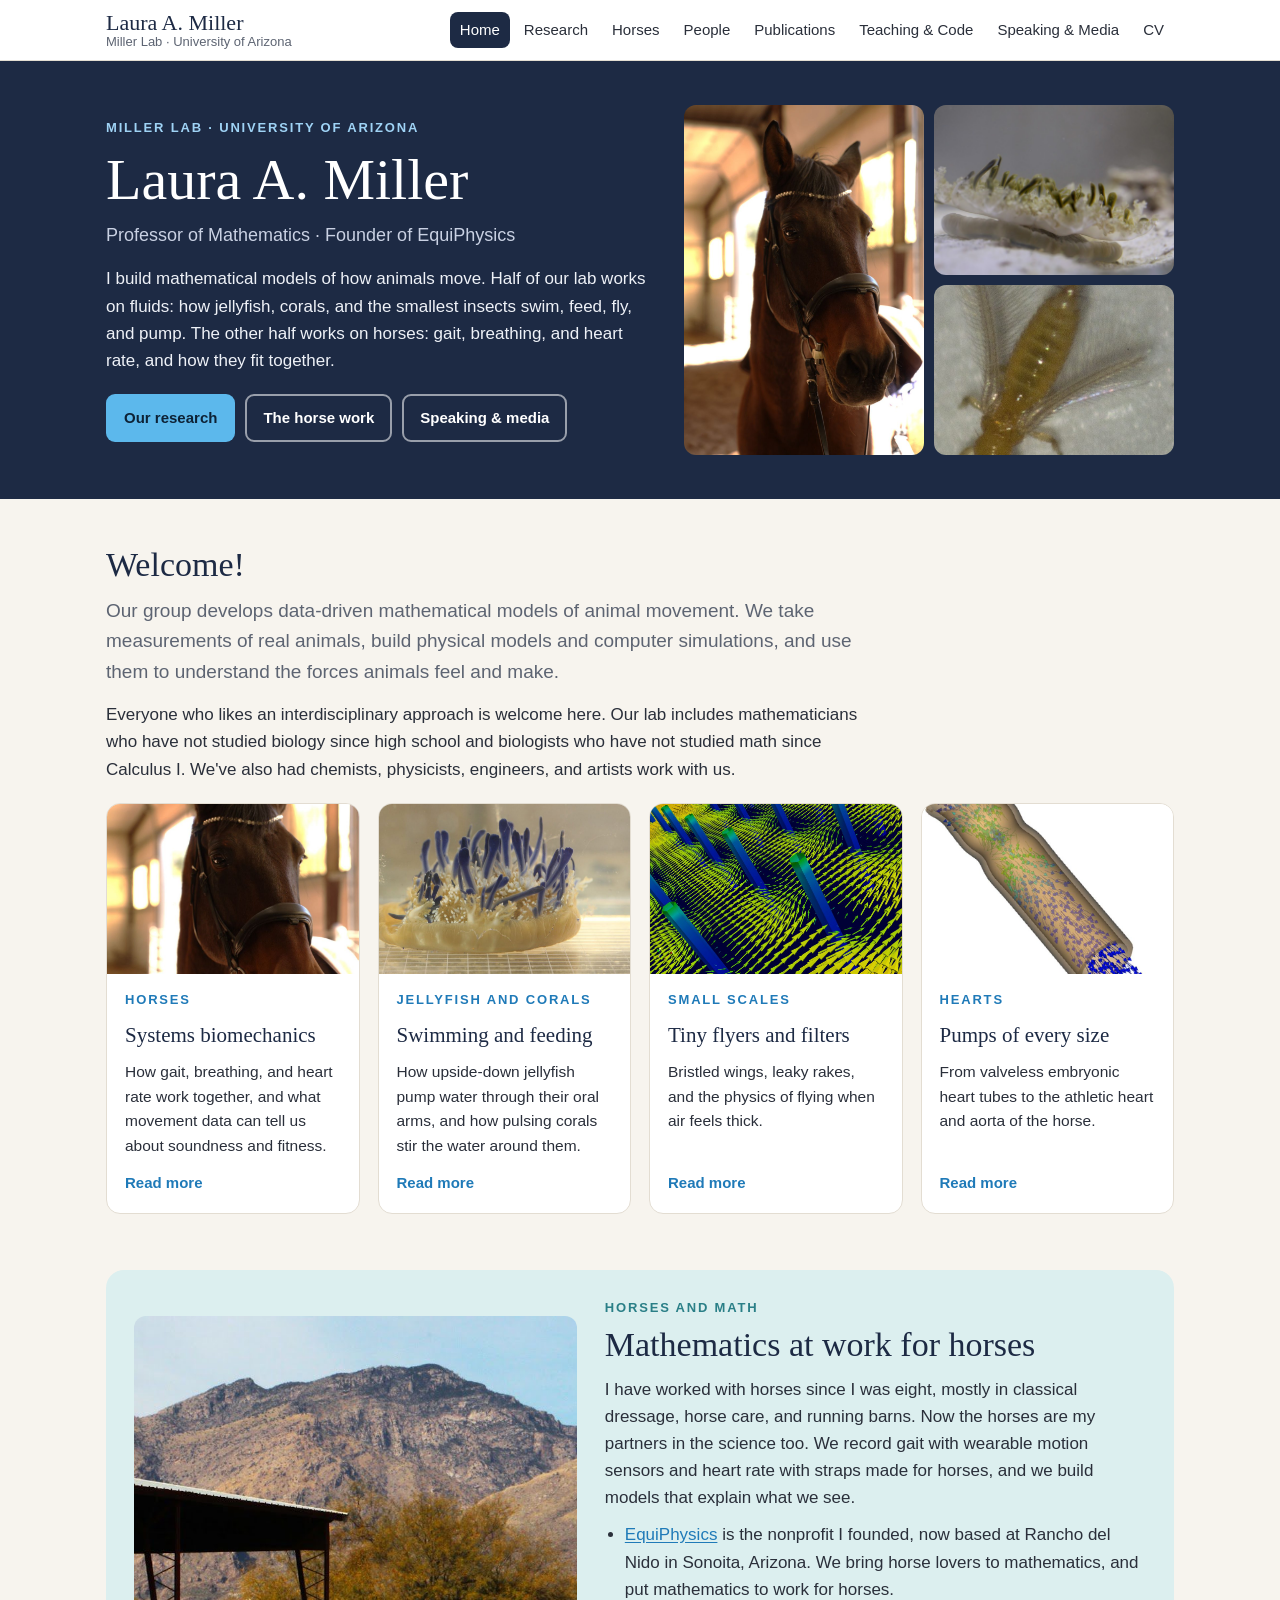
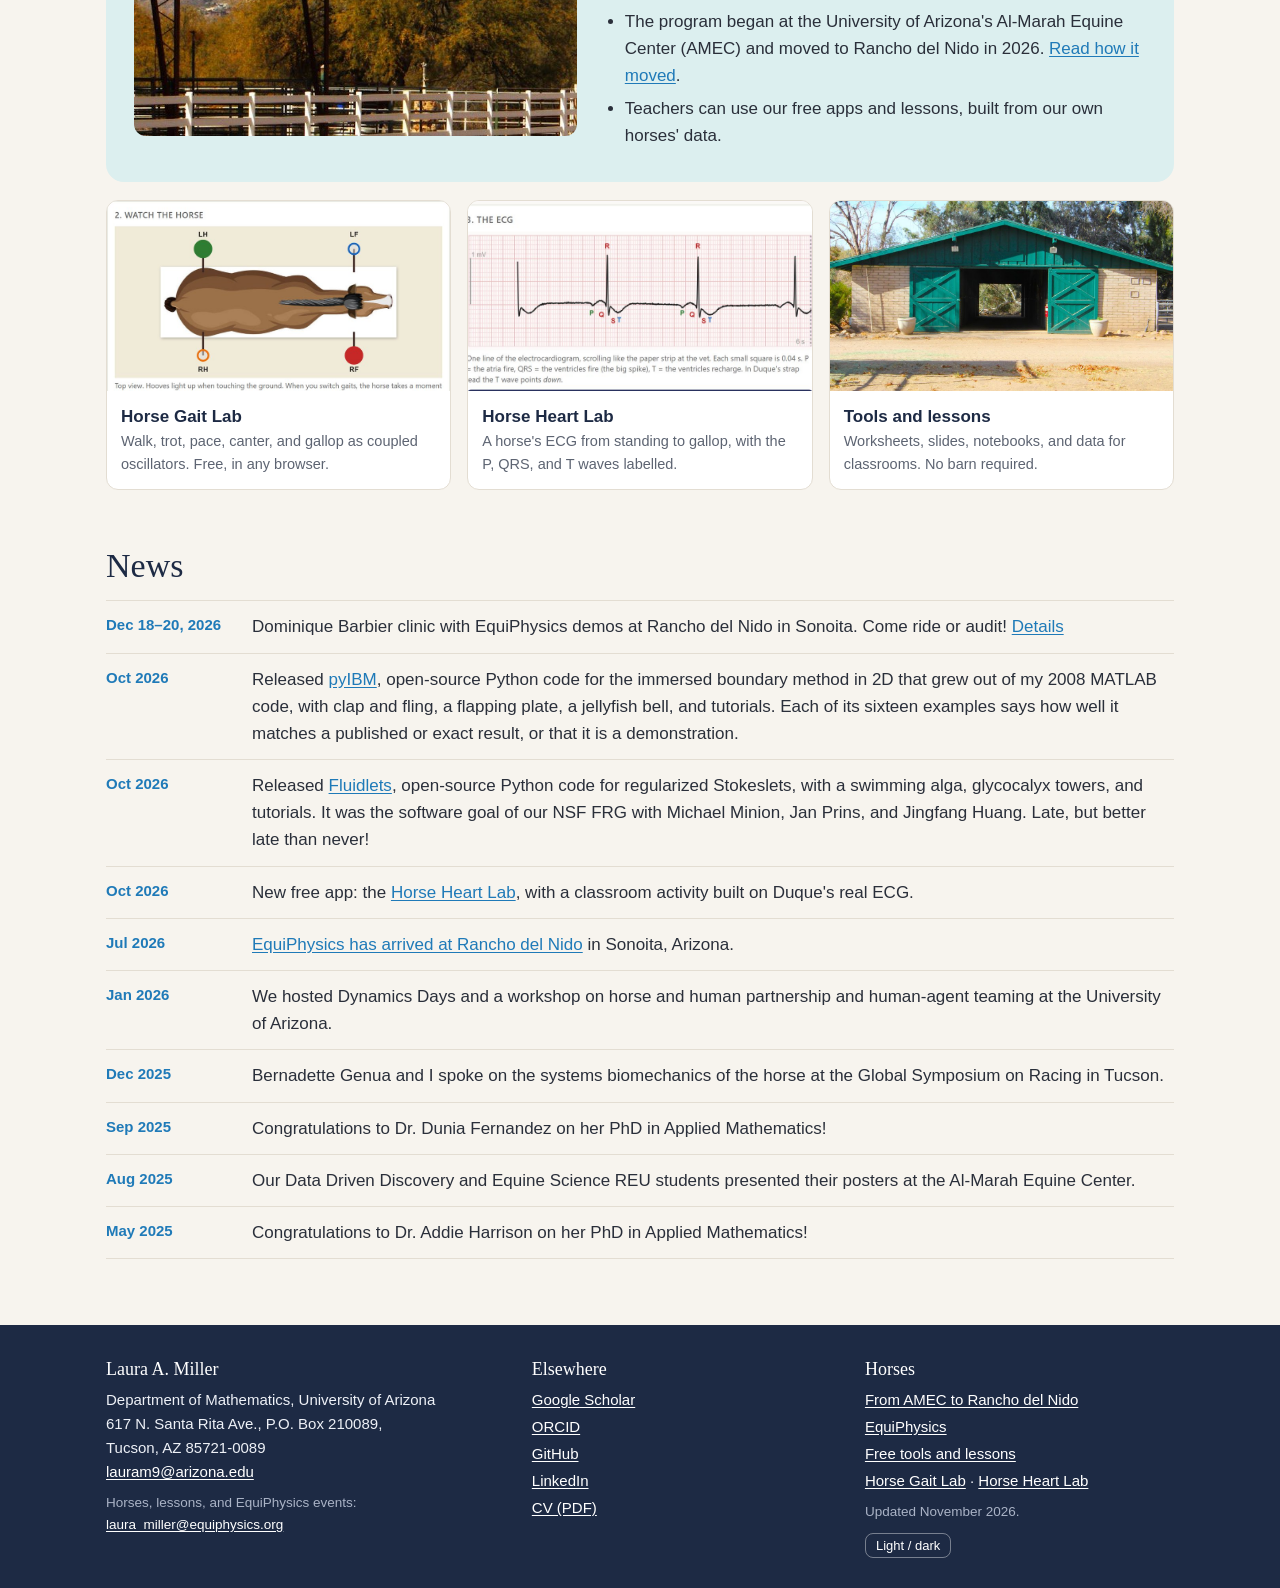
==== commit 9652f2e4: "Add Speaking and Media page and use Laura A. Miller" ====
--- a/index.html
+++ b/index.html
@@ -3,16 +3,16 @@
 <head>
 <meta charset="utf-8">
 <meta name="viewport" content="width=device-width, initial-scale=1">
-<title>Laura Miller, Mathematical Biologist | University of Arizona</title>
-<meta name="description" content="Laura Miller, mathematical biologist and Professor of Mathematics at the University of Arizona, models how jellyfish, tiny insects, and horses move.">
-<meta property="og:title" content="Laura Miller, Mathematical Biologist | University of Arizona">
-<meta property="og:description" content="Laura Miller, mathematical biologist and Professor of Mathematics at the University of Arizona, models how jellyfish, tiny insects, and horses move.">
+<title>Laura A. Miller, Mathematical Biologist | University of Arizona</title>
+<meta name="description" content="Laura A. Miller, mathematical biologist and Professor of Mathematics at the University of Arizona, models how jellyfish, tiny insects, and horses move.">
+<meta property="og:title" content="Laura A. Miller, Mathematical Biologist | University of Arizona">
+<meta property="og:description" content="Laura A. Miller, mathematical biologist and Professor of Mathematics at the University of Arizona, models how jellyfish, tiny insects, and horses move.">
 <meta property="og:image" content="https://fairyflies9.github.io/img/share.jpg">
 <meta property="og:image:width" content="1200">
 <meta property="og:image:height" content="630">
-<meta property="og:image:alt" content="Laura Miller, mathematical biologist, University of Arizona. Photos of Duque, a bay horse, an upside-down jellyfish, and a thrips.">
+<meta property="og:image:alt" content="Laura A. Miller, mathematical biologist, University of Arizona. Photos of Duque, a bay horse, an upside-down jellyfish, and a thrips.">
 <meta property="og:type" content="website">
-<meta property="og:site_name" content="Laura Miller, Mathematical Biologist">
+<meta property="og:site_name" content="Laura A. Miller, Mathematical Biologist">
 <meta name="twitter:card" content="summary_large_image">
 <meta property="og:url" content="https://fairyflies9.github.io/">
 <link rel="icon" href="data:image/svg+xml,%3Csvg xmlns='http://www.w3.org/2000/svg' viewBox='0 0 64 64'%3E%3Crect width='64' height='64' rx='14' fill='%231d2a44'/%3E%3Ctext x='32' y='43' font-family='Georgia,serif' font-size='30' text-anchor='middle' fill='%239fd3f5'%3ELM%3C/text%3E%3C/svg%3E">
@@ -23,20 +23,20 @@
 <body>
 <a class="skip" href="#main">Skip to content</a>
 <header class="site-head"><div class="wrap">
-  <a class="brand" href="index.html"><b>Laura Miller</b><span>Miller Lab · University of Arizona</span></a>
-  <nav class="main" aria-label="Main"><a href="index.html" aria-current="page">Home</a><a href="research.html">Research</a><a href="horses.html">Horses</a><a href="people.html">People</a><a href="publications.html">Publications</a><a href="teaching.html">Teaching &amp; Code</a><a href="cv/Laura_Miller_CV.pdf">CV</a></nav>
+  <a class="brand" href="index.html"><b>Laura A. Miller</b><span>Miller Lab · University of Arizona</span></a>
+  <nav class="main" aria-label="Main"><a href="index.html" aria-current="page">Home</a><a href="research.html">Research</a><a href="horses.html">Horses</a><a href="people.html">People</a><a href="publications.html">Publications</a><a href="teaching.html">Teaching &amp; Code</a><a href="speaking.html">Speaking &amp; Media</a><a href="cv/Laura_Miller_CV.pdf">CV</a></nav>
 </div></header>
 <main id="main">
 <script type="application/ld+json">
 {
   "@context": "https://schema.org",
   "@type": "Person",
-  "name": "Laura Miller",
+  "name": "Laura A. Miller",
   "jobTitle": "Professor of Mathematics",
   "affiliation": {"@type": "CollegeOrUniversity", "name": "University of Arizona"},
   "url": "https://fairyflies9.github.io/",
   "knowsAbout": ["Equine biomechanics", "Biological fluid dynamics", "Mathematical biology", "Immersed boundary method", "Jellyfish", "Insect flight"],
-  "alternateName": "Laura A. Miller",
+  "alternateName": "Laura Miller",
   "sameAs": ["https://scholar.google.com/citations?user=zrKC-PcAAAAJ", "https://www.linkedin.com/in/laura-miller-equiphysics/", "https://github.com/fairyflies9", "https://profiles.arizona.edu/person/lauram9", "https://www.equiphysics.org", "https://orcid.org/0000-0003-3707-9798", "https://www.wikidata.org/wiki/Q99472148", "https://en.wikipedia.org/wiki/Laura_Miller_(mathematical_biologist)"]
 }
 </script>
@@ -44,13 +44,13 @@
   <div class="wrap grid">
     <div>
       <div class="kicker hero-kicker">Miller Lab · University of Arizona</div>
-      <h1>Laura Miller</h1>
+      <h1>Laura A. Miller</h1>
       <p class="sub">Professor of Mathematics · Founder of EquiPhysics</p>
       <p>I build mathematical models of how animals move. Half of our lab works on fluids: how jellyfish, corals, and the smallest insects swim, feed, fly, and pump. The other half works on horses: gait, breathing, and heart rate, and how they fit together.</p>
       <div class="btns">
         <a class="btn solid" href="research.html">Our research</a>
         <a class="btn ghost" href="horses.html">The horse work</a>
-        <a class="btn ghost" href="people.html">People</a>
+        <a class="btn ghost" href="speaking.html">Speaking &amp; media</a>
       </div>
     </div>
     <div class="mosaic">
@@ -113,7 +113,7 @@
 </main>
 <footer><div class="wrap">
   <div>
-    <b>Laura Miller</b>
+    <b>Laura A. Miller</b>
     Department of Mathematics, University of Arizona<br>
     617 N. Santa Rita Ave., P.O. Box 210089, <span class="nowrap">Tucson, AZ 85721-0089</span><br>
     <a href="mailto:lauram9@arizona.edu">lauram9@arizona.edu</a>
@@ -137,7 +137,7 @@
       <li><a href="https://equiphysics.github.io/">Free tools and lessons</a></li>
       <li><a href="https://equiphysics.github.io/web-apps/">Horse Gait Lab</a> · <a href="https://equiphysics.github.io/web-apps/heart/">Horse Heart Lab</a></li>
     </ul>
-    <div class="small">Updated October 2026.</div>
+    <div class="small">Updated November 2026.</div>
     <button class="theme-btn" type="button" id="themeBtn">Light / dark</button>
   </div>
 </div></footer>
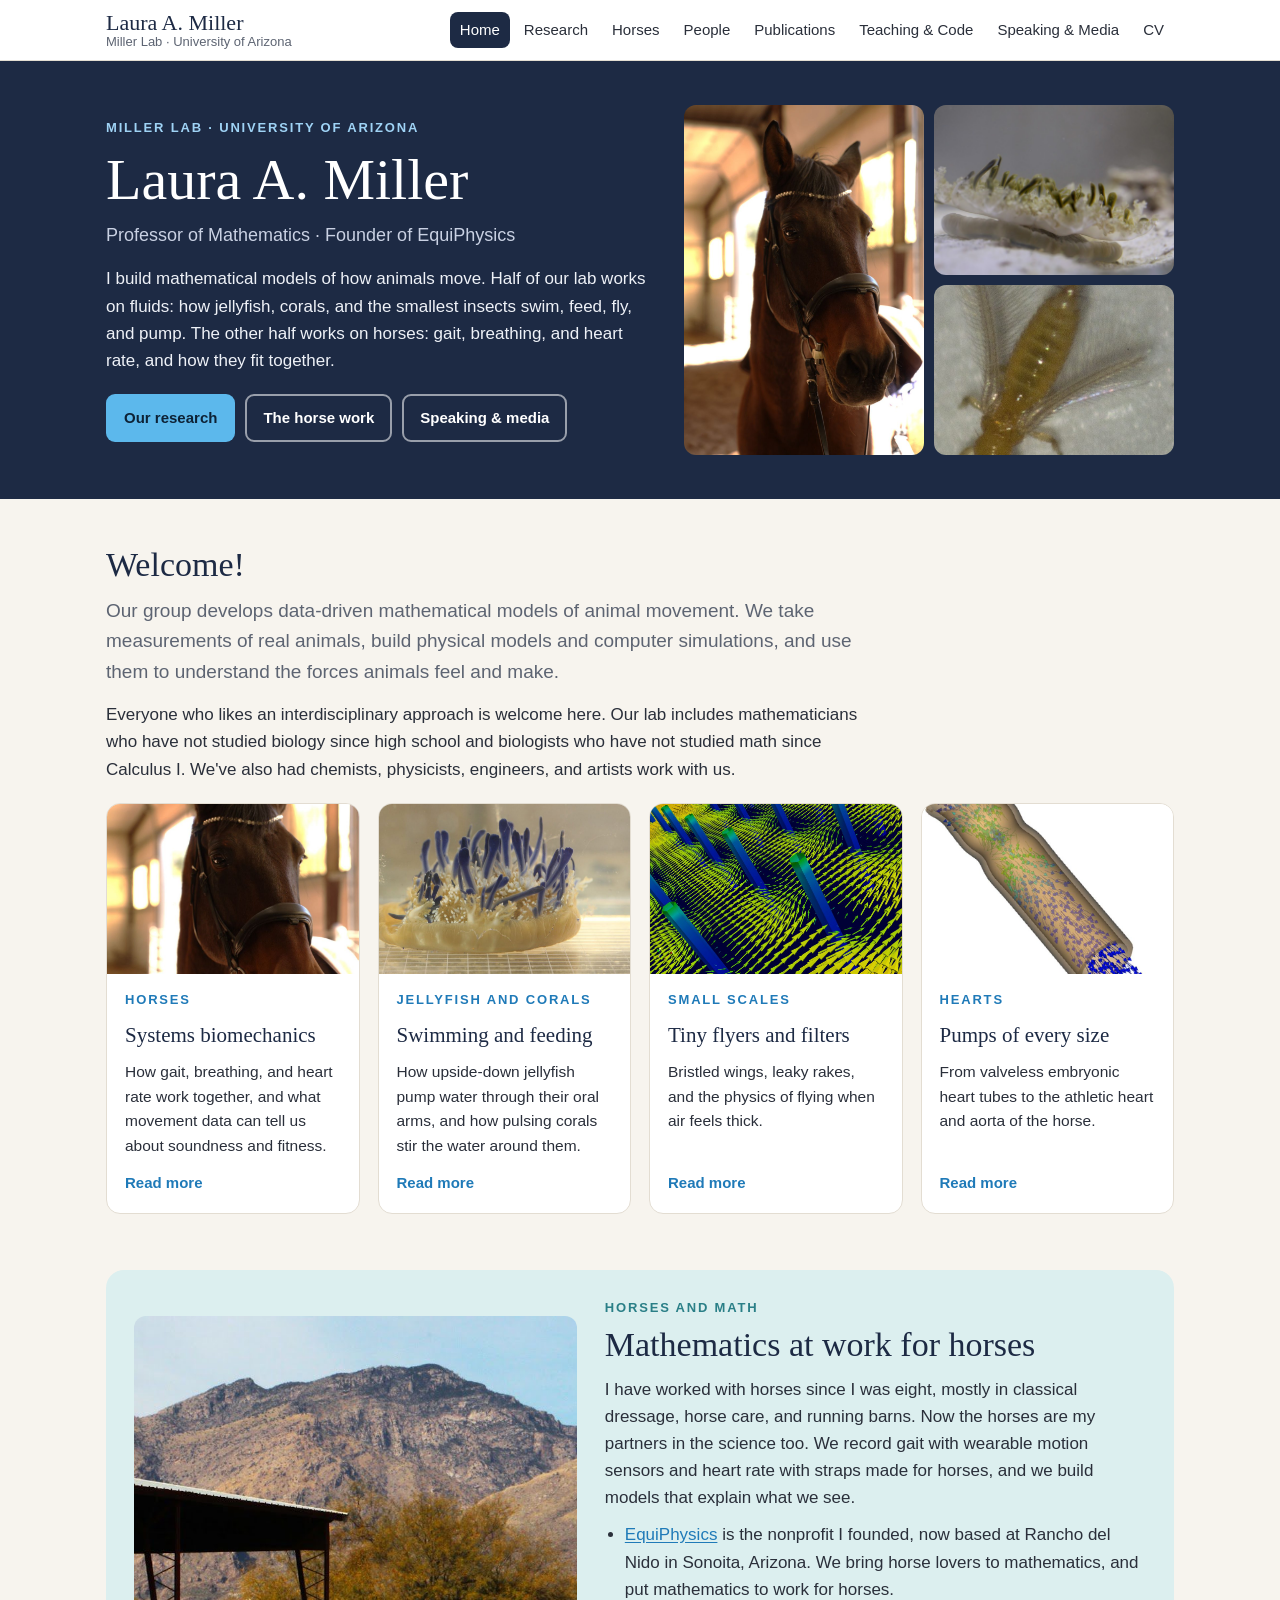
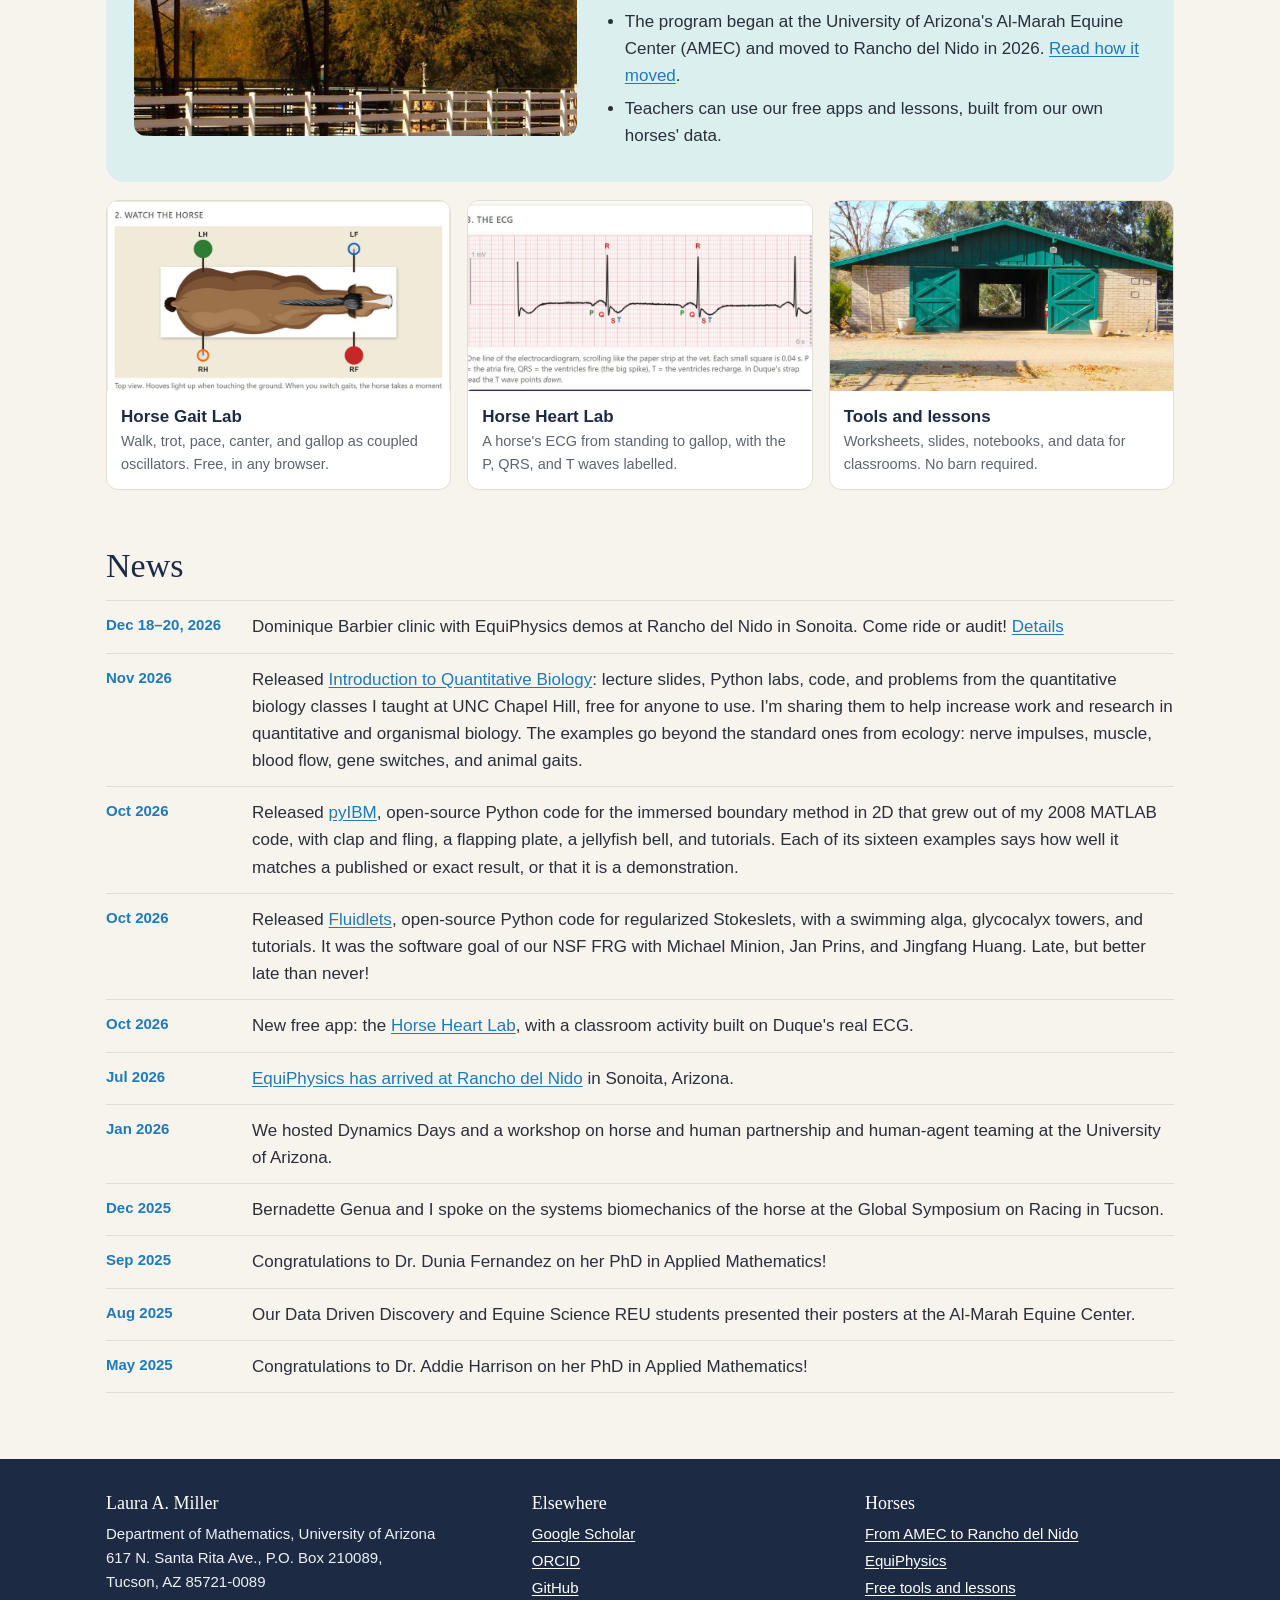
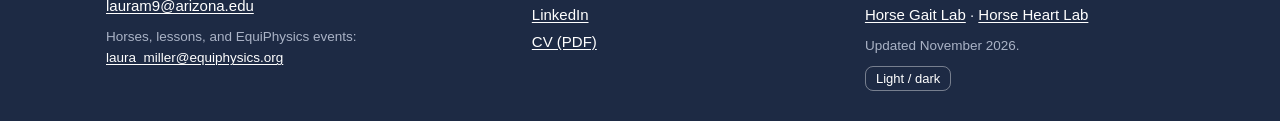
==== commit c6a546de: "Add Introduction to Quantitative Biology: course page, card, news item, movie - New qbio.html page f" ====
--- a/index.html
+++ b/index.html
@@ -7,7 +7,7 @@
 <meta name="description" content="Laura A. Miller, mathematical biologist and Professor of Mathematics at the University of Arizona, models how jellyfish, tiny insects, and horses move.">
 <meta property="og:title" content="Laura A. Miller, Mathematical Biologist | University of Arizona">
 <meta property="og:description" content="Laura A. Miller, mathematical biologist and Professor of Mathematics at the University of Arizona, models how jellyfish, tiny insects, and horses move.">
-<meta property="og:image" content="https://fairyflies9.github.io/img/share.jpg">
+<meta property="og:image" content="https://fairyflies9.github.io/img/share.png">
 <meta property="og:image:width" content="1200">
 <meta property="og:image:height" content="630">
 <meta property="og:image:alt" content="Laura A. Miller, mathematical biologist, University of Arizona. Photos of Duque, a bay horse, an upside-down jellyfish, and a thrips.">
@@ -98,6 +98,7 @@
   <h2>News</h2>
   <ul class="news">
     <li><time>Dec 18–20, 2026</time><div>Dominique Barbier clinic with EquiPhysics demos at Rancho del Nido in Sonoita. Come ride or audit! <a href="https://www.equiphysics.org/barbier-clinic-dec-2026">Details</a></div></li>
+    <li><time>Nov 2026</time><div>Released <a href="qbio.html">Introduction to Quantitative Biology</a>: lecture slides, Python labs, code, and problems from the quantitative biology classes I taught at UNC Chapel Hill, free for anyone to use. I'm sharing them to help increase work and research in quantitative and organismal biology. The examples go beyond the standard ones from ecology: nerve impulses, muscle, blood flow, gene switches, and animal gaits.</div></li>
     <li><time>Oct 2026</time><div>Released <a href="pyibm.html">pyIBM</a>, open-source Python code for the immersed boundary method in 2D that grew out of my 2008 MATLAB code, with clap and fling, a flapping plate, a jellyfish bell, and tutorials. Each of its sixteen examples says how well it matches a published or exact result, or that it is a demonstration.</div></li>
     <li><time>Oct 2026</time><div>Released <a href="fluidlets.html">Fluidlets</a>, open-source Python code for regularized Stokeslets, with a swimming alga, glycocalyx towers, and tutorials. It was the software goal of our NSF FRG with Michael Minion, Jan Prins, and Jingfang Huang. Late, but better late than never!</div></li>
     <li><time>Oct 2026</time><div>New free app: the <a href="https://equiphysics.github.io/web-apps/heart/">Horse Heart Lab</a>, with a classroom activity built on Duque's real ECG.</div></li>
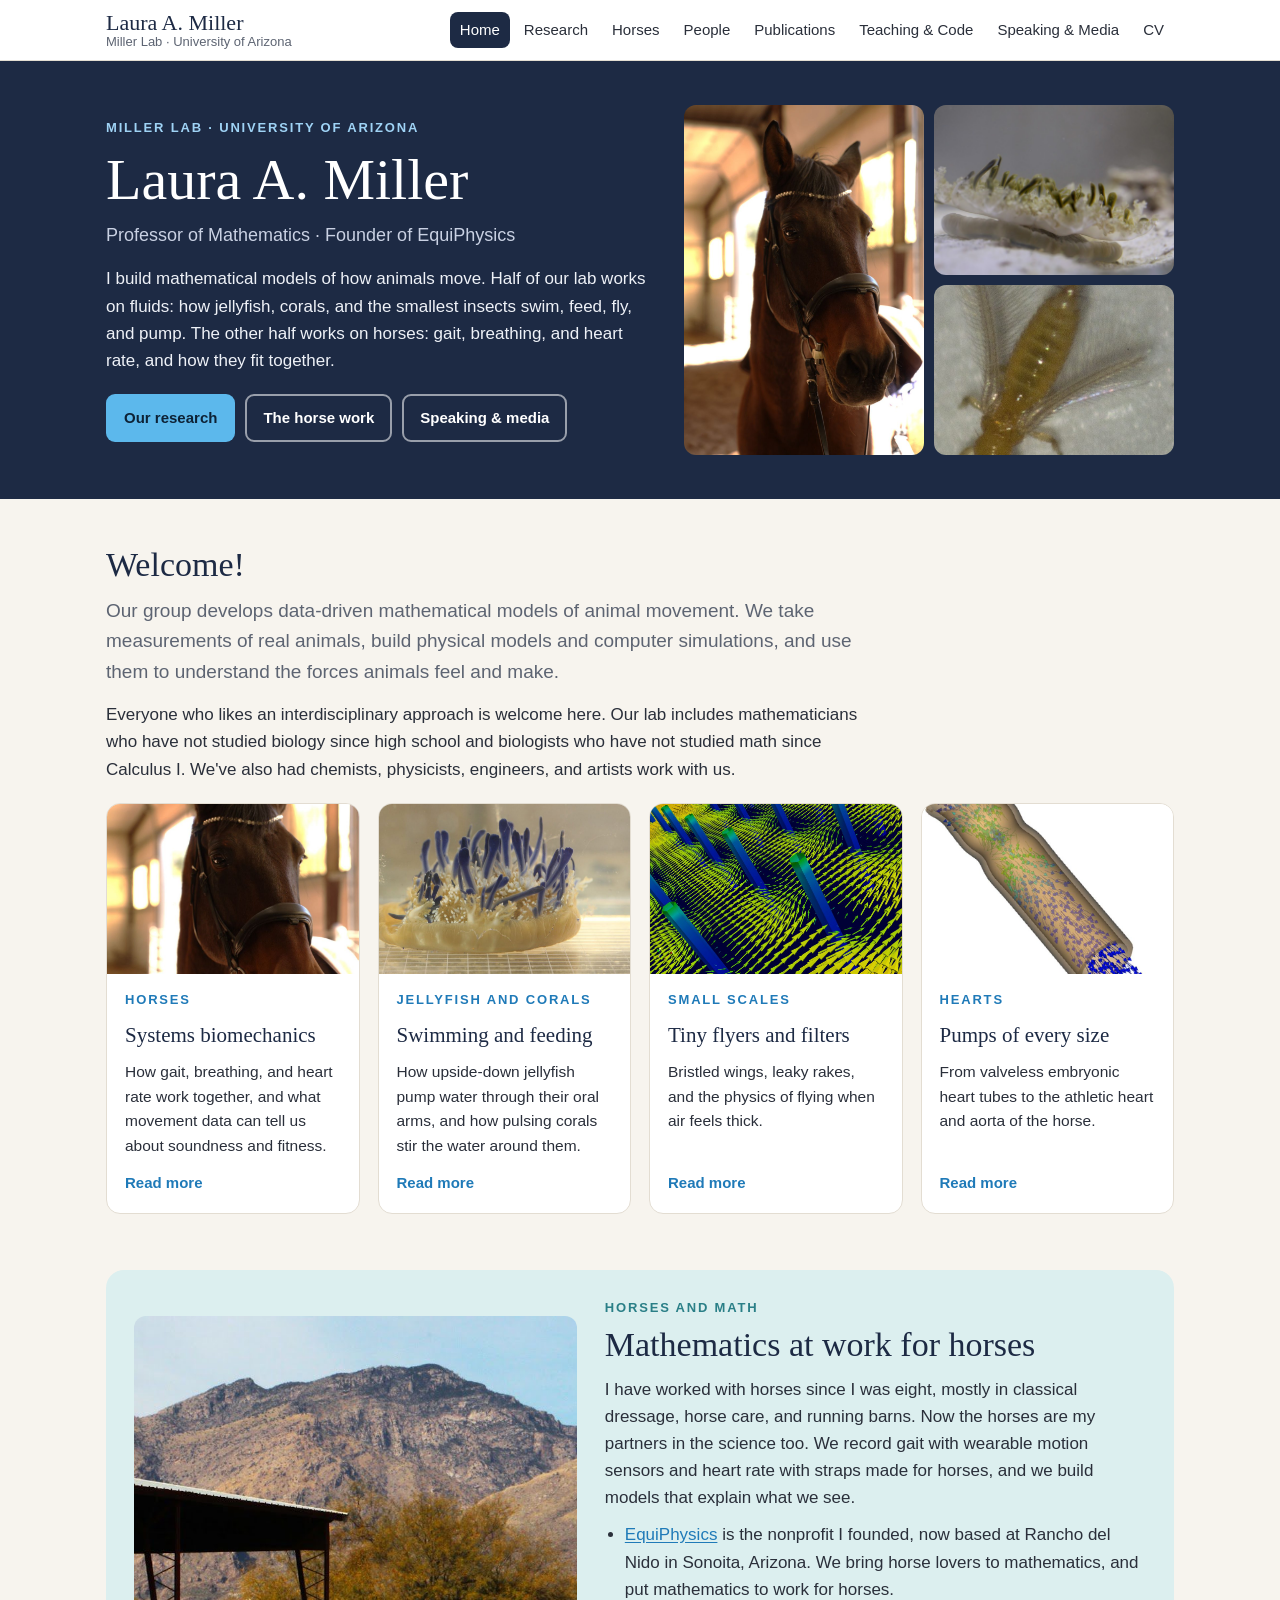
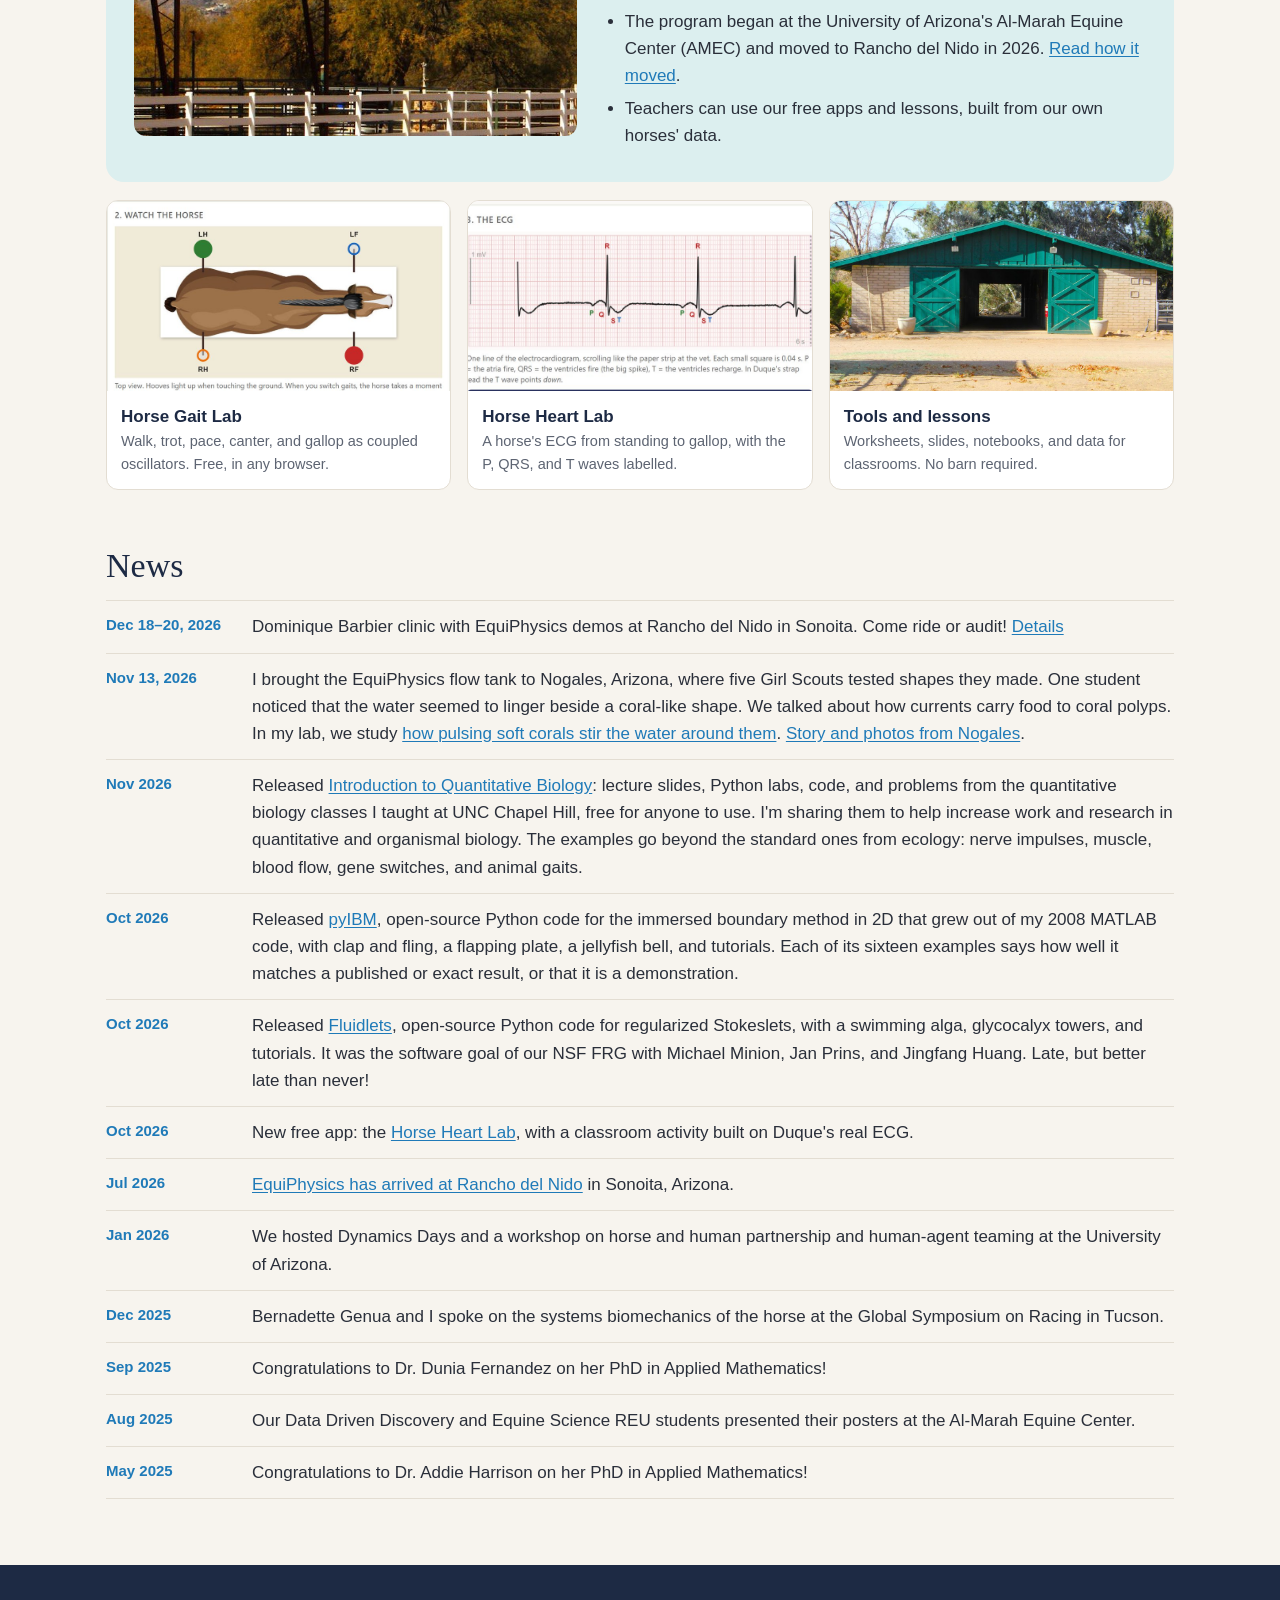
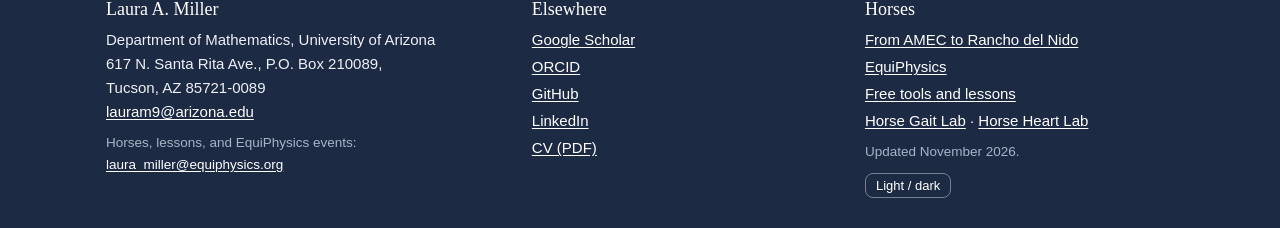
==== commit 9ae78f41: "Document the Nogales Girl Scout flow tank activity" ====
--- a/index.html
+++ b/index.html
@@ -98,6 +98,7 @@
   <h2>News</h2>
   <ul class="news">
     <li><time>Dec 18–20, 2026</time><div>Dominique Barbier clinic with EquiPhysics demos at Rancho del Nido in Sonoita. Come ride or audit! <a href="https://www.equiphysics.org/barbier-clinic-dec-2026">Details</a></div></li>
+    <li id="nogales-girl-scouts"><time datetime="2026-11-13">Nov 13, 2026</time><div>I brought the EquiPhysics flow tank to Nogales, Arizona, where five Girl Scouts tested shapes they made. One student noticed that the water seemed to linger beside a coral-like shape. We talked about how currents carry food to coral polyps. In my lab, we study <a href="research.html#jellyfish">how pulsing soft corals stir the water around them</a>. <a href="https://www.equiphysics.org/nogales-girl-scouts-flow-tank">Story and photos from Nogales</a>.</div></li>
     <li><time>Nov 2026</time><div>Released <a href="qbio.html">Introduction to Quantitative Biology</a>: lecture slides, Python labs, code, and problems from the quantitative biology classes I taught at UNC Chapel Hill, free for anyone to use. I'm sharing them to help increase work and research in quantitative and organismal biology. The examples go beyond the standard ones from ecology: nerve impulses, muscle, blood flow, gene switches, and animal gaits.</div></li>
     <li><time>Oct 2026</time><div>Released <a href="pyibm.html">pyIBM</a>, open-source Python code for the immersed boundary method in 2D that grew out of my 2008 MATLAB code, with clap and fling, a flapping plate, a jellyfish bell, and tutorials. Each of its sixteen examples says how well it matches a published or exact result, or that it is a demonstration.</div></li>
     <li><time>Oct 2026</time><div>Released <a href="fluidlets.html">Fluidlets</a>, open-source Python code for regularized Stokeslets, with a swimming alga, glycocalyx towers, and tutorials. It was the software goal of our NSF FRG with Michael Minion, Jan Prins, and Jingfang Huang. Late, but better late than never!</div></li>
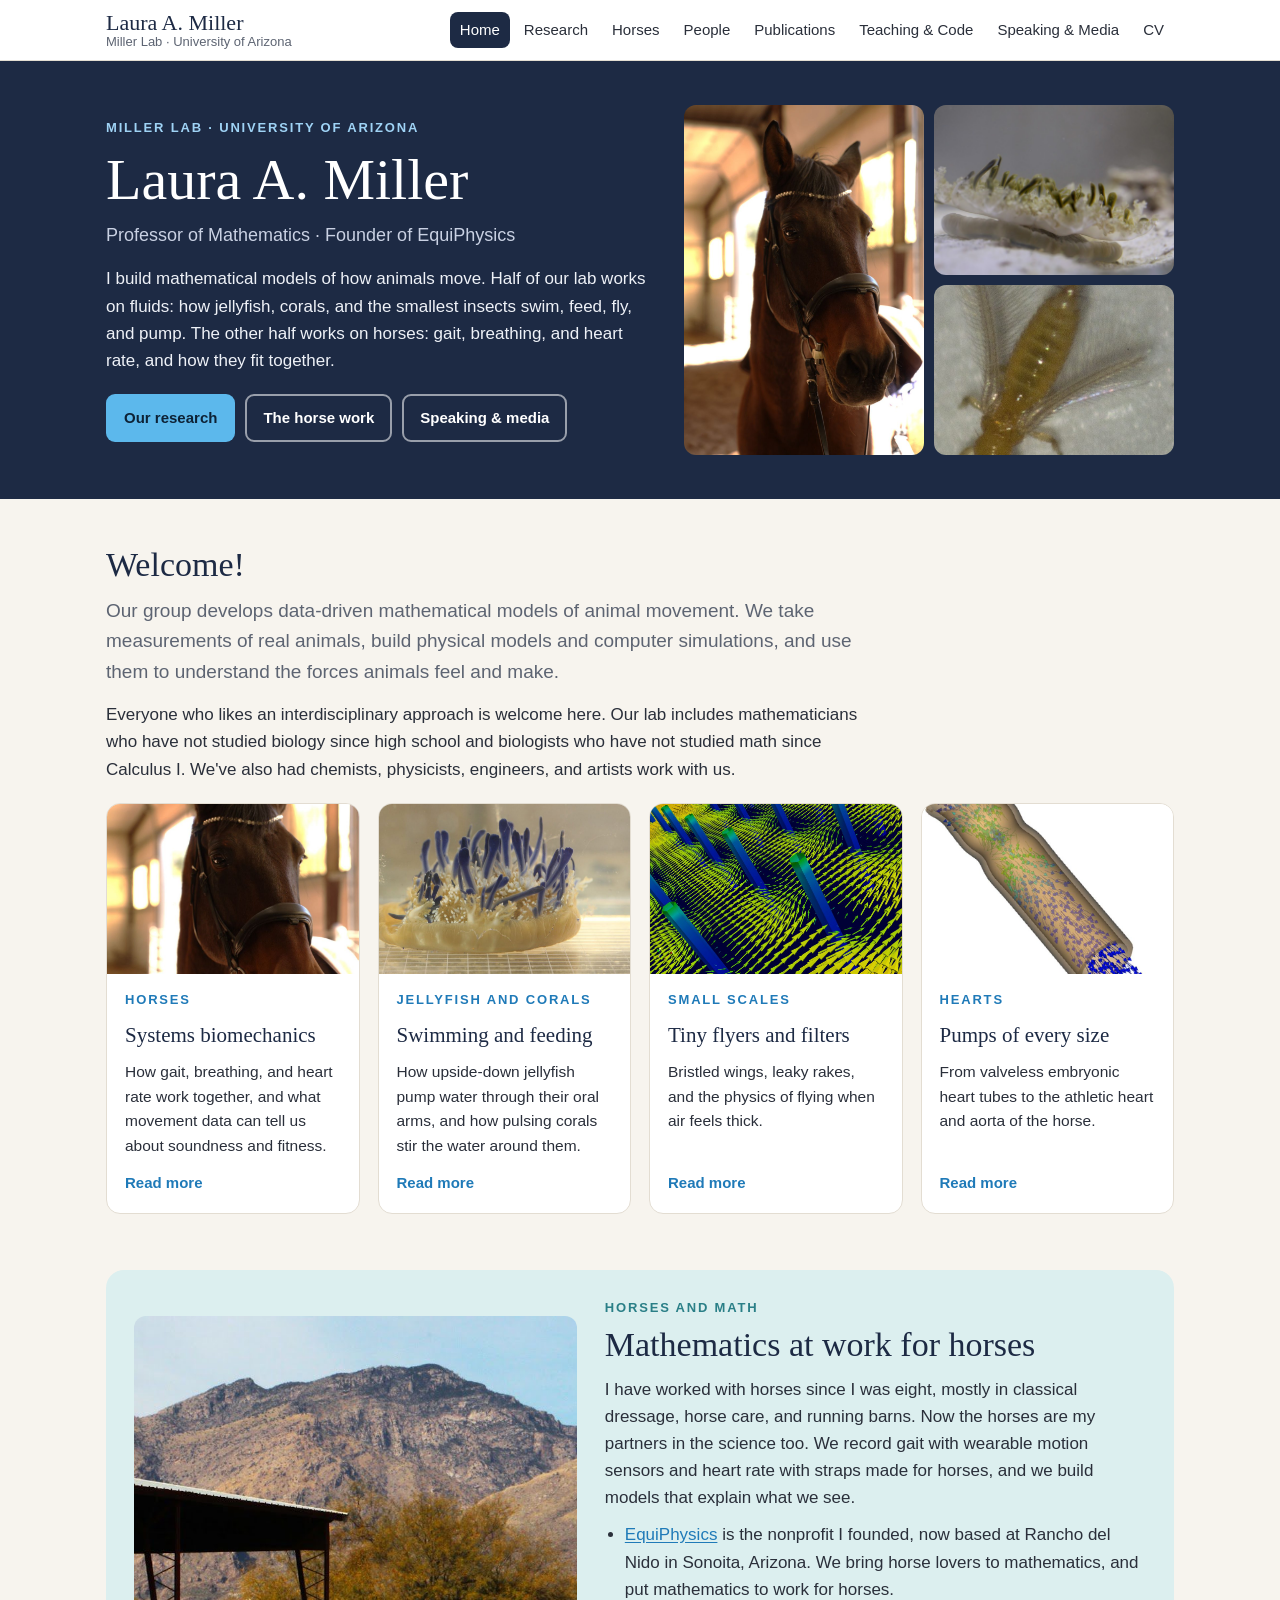
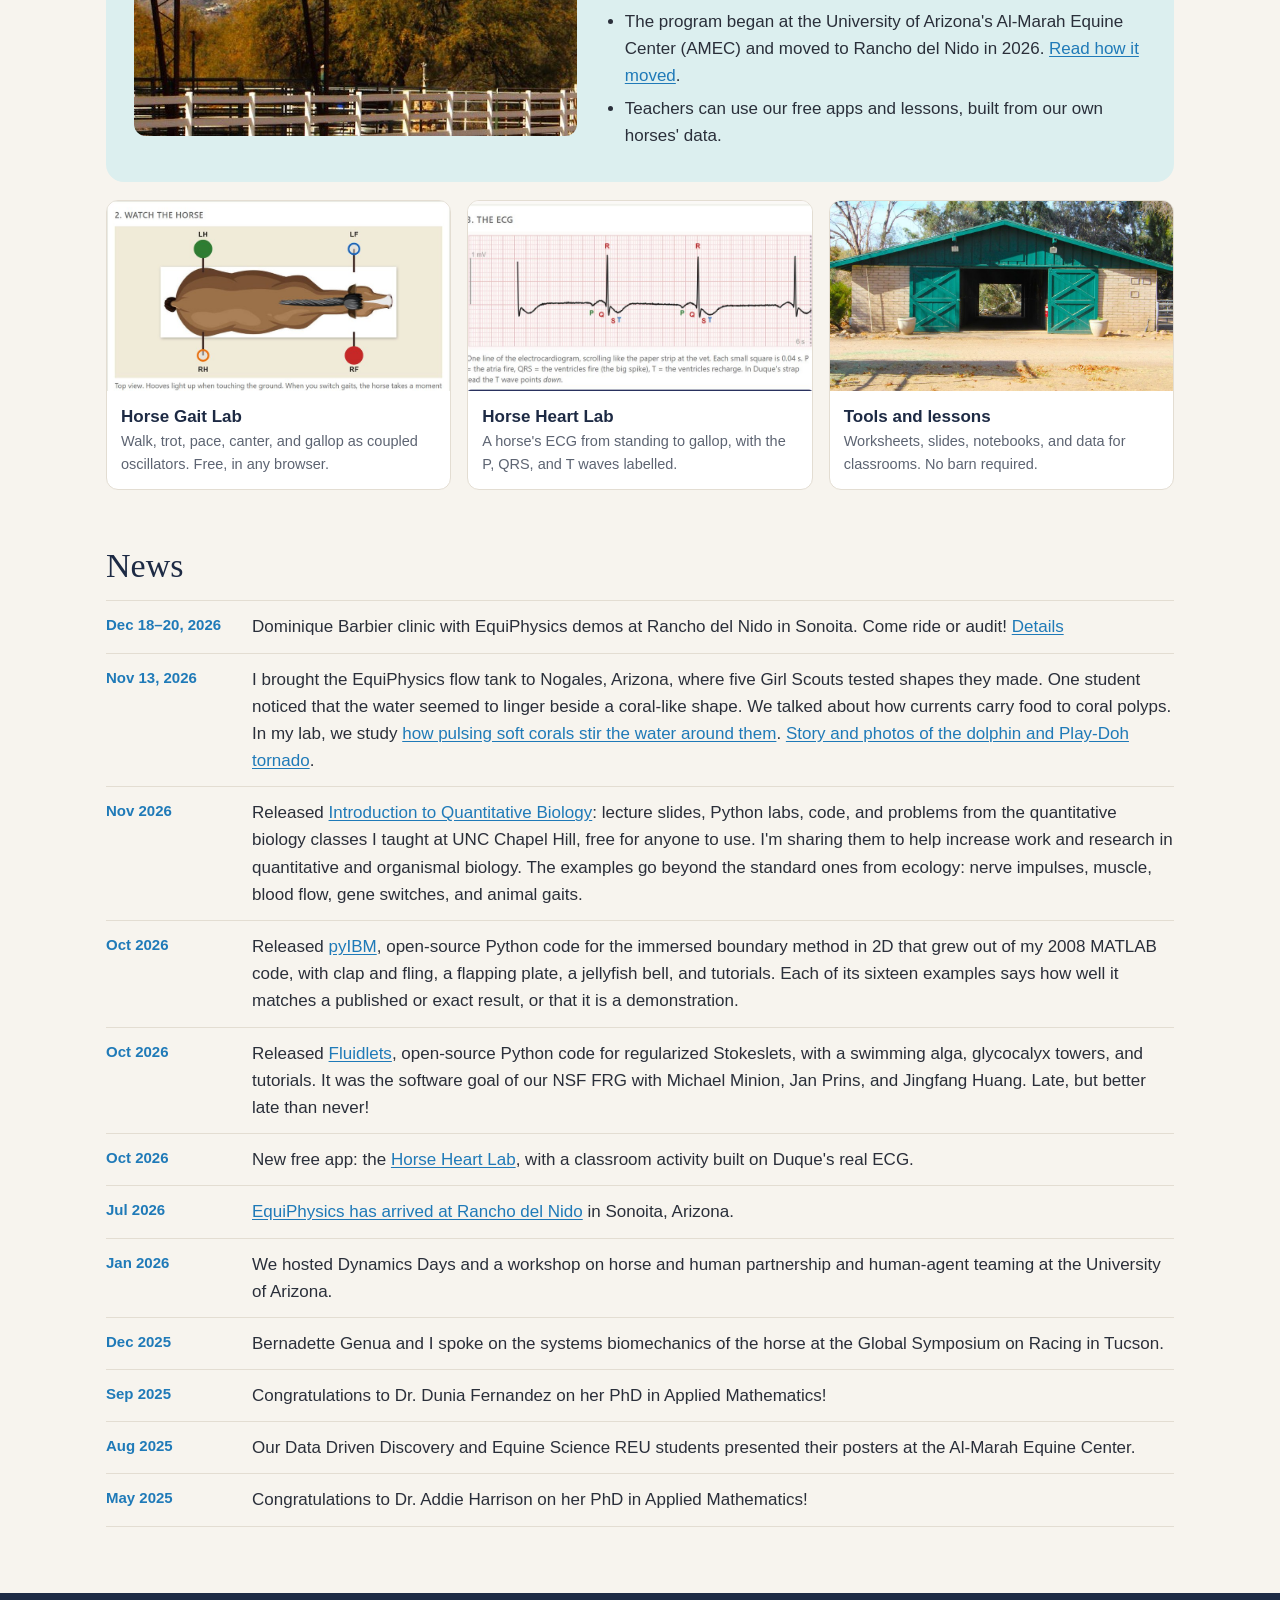
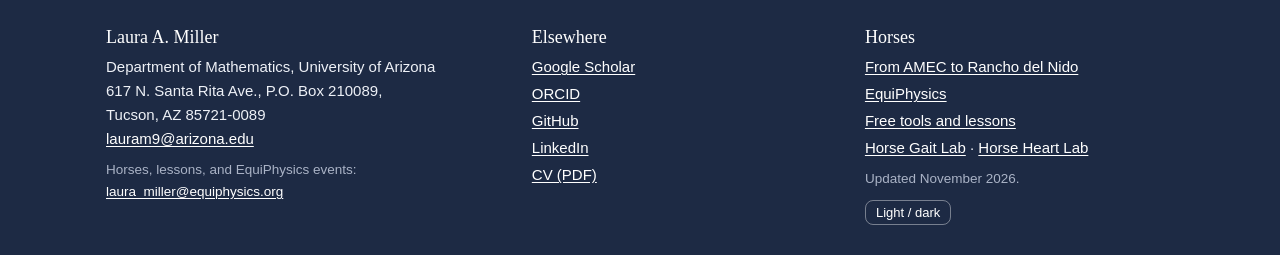
==== commit da88c5e6: "Identify the dolphin and Play-Doh tornado photographs" ====
--- a/index.html
+++ b/index.html
@@ -98,7 +98,7 @@
   <h2>News</h2>
   <ul class="news">
     <li><time>Dec 18–20, 2026</time><div>Dominique Barbier clinic with EquiPhysics demos at Rancho del Nido in Sonoita. Come ride or audit! <a href="https://www.equiphysics.org/barbier-clinic-dec-2026">Details</a></div></li>
-    <li id="nogales-girl-scouts"><time datetime="2026-11-13">Nov 13, 2026</time><div>I brought the EquiPhysics flow tank to Nogales, Arizona, where five Girl Scouts tested shapes they made. One student noticed that the water seemed to linger beside a coral-like shape. We talked about how currents carry food to coral polyps. In my lab, we study <a href="research.html#jellyfish">how pulsing soft corals stir the water around them</a>. <a href="https://www.equiphysics.org/nogales-girl-scouts-flow-tank">Story and photos from Nogales</a>.</div></li>
+    <li id="nogales-girl-scouts"><time datetime="2026-11-13">Nov 13, 2026</time><div>I brought the EquiPhysics flow tank to Nogales, Arizona, where five Girl Scouts tested shapes they made. One student noticed that the water seemed to linger beside a coral-like shape. We talked about how currents carry food to coral polyps. In my lab, we study <a href="research.html#jellyfish">how pulsing soft corals stir the water around them</a>. <a href="https://www.equiphysics.org/nogales-girl-scouts-flow-tank">Story and photos of the dolphin and Play-Doh tornado</a>.</div></li>
     <li><time>Nov 2026</time><div>Released <a href="qbio.html">Introduction to Quantitative Biology</a>: lecture slides, Python labs, code, and problems from the quantitative biology classes I taught at UNC Chapel Hill, free for anyone to use. I'm sharing them to help increase work and research in quantitative and organismal biology. The examples go beyond the standard ones from ecology: nerve impulses, muscle, blood flow, gene switches, and animal gaits.</div></li>
     <li><time>Oct 2026</time><div>Released <a href="pyibm.html">pyIBM</a>, open-source Python code for the immersed boundary method in 2D that grew out of my 2008 MATLAB code, with clap and fling, a flapping plate, a jellyfish bell, and tutorials. Each of its sixteen examples says how well it matches a published or exact result, or that it is a demonstration.</div></li>
     <li><time>Oct 2026</time><div>Released <a href="fluidlets.html">Fluidlets</a>, open-source Python code for regularized Stokeslets, with a swimming alga, glycocalyx towers, and tutorials. It was the software goal of our NSF FRG with Michael Minion, Jan Prins, and Jingfang Huang. Late, but better late than never!</div></li>
